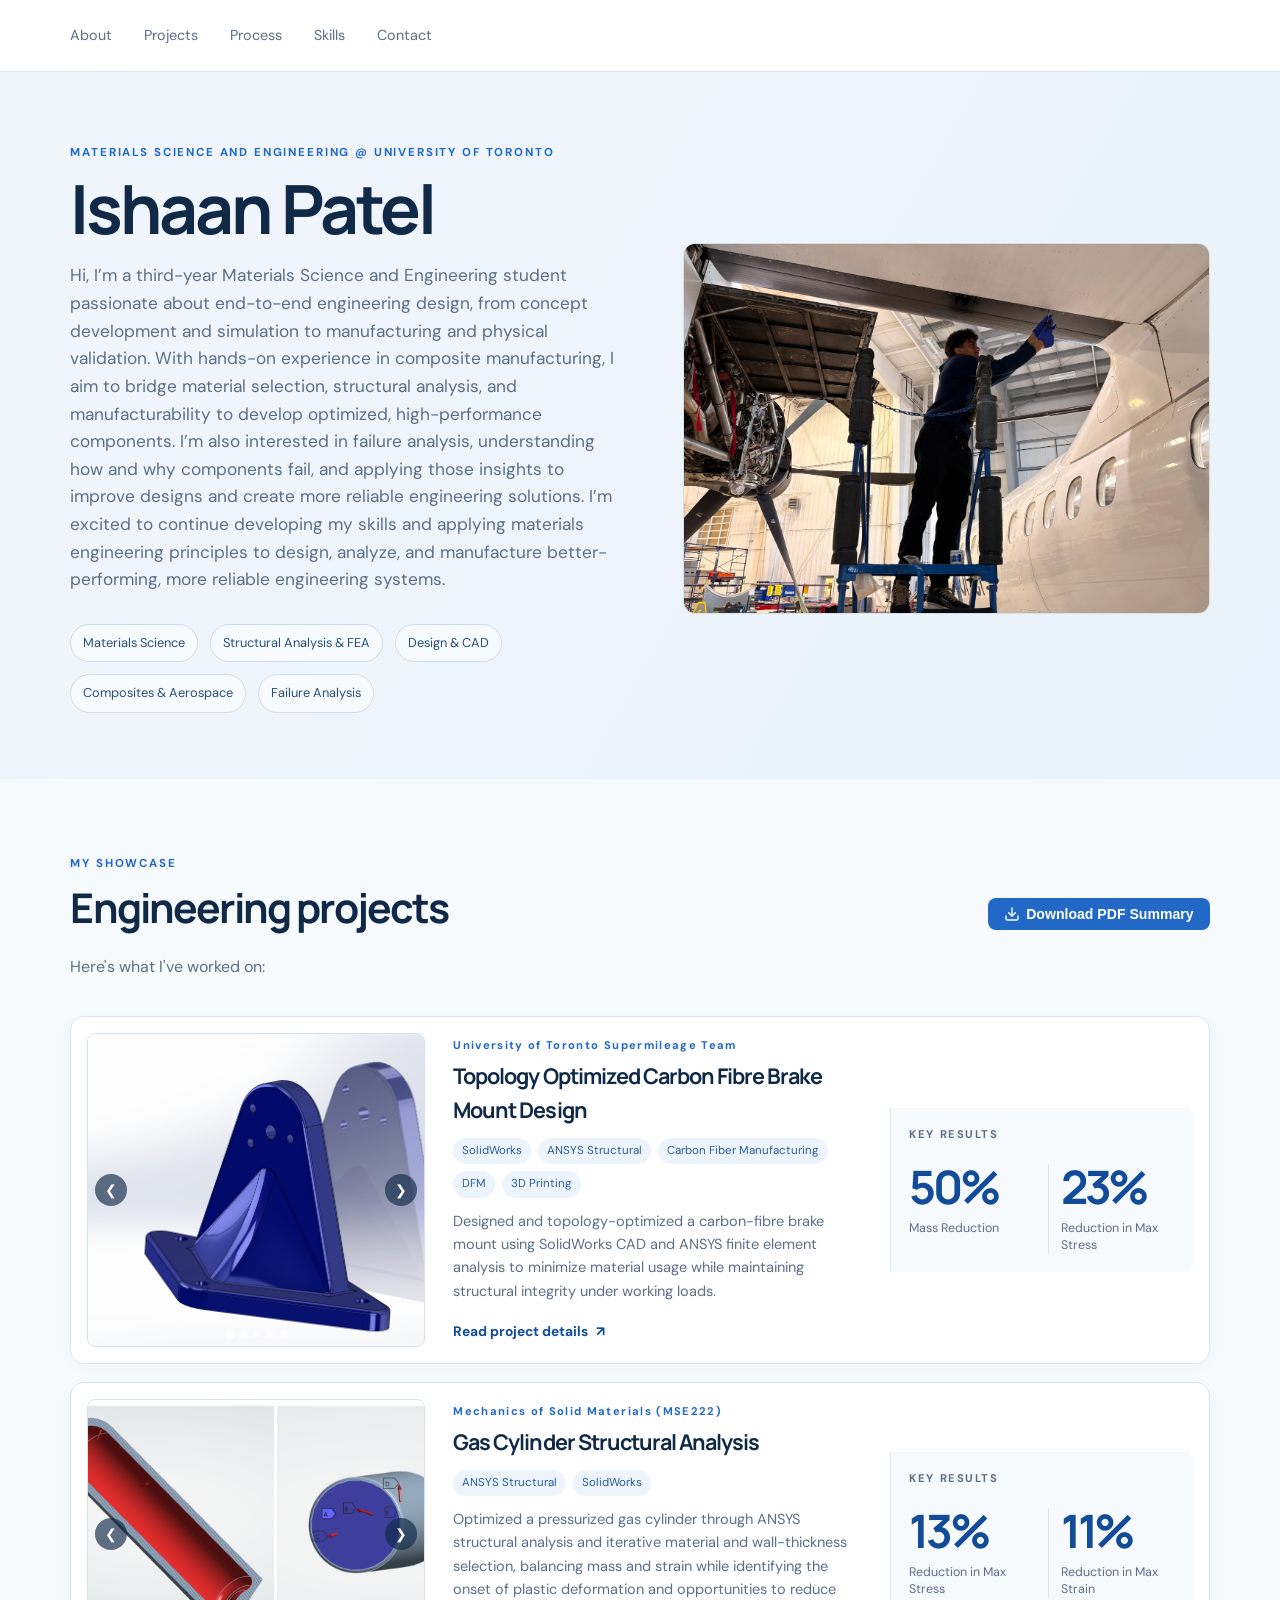
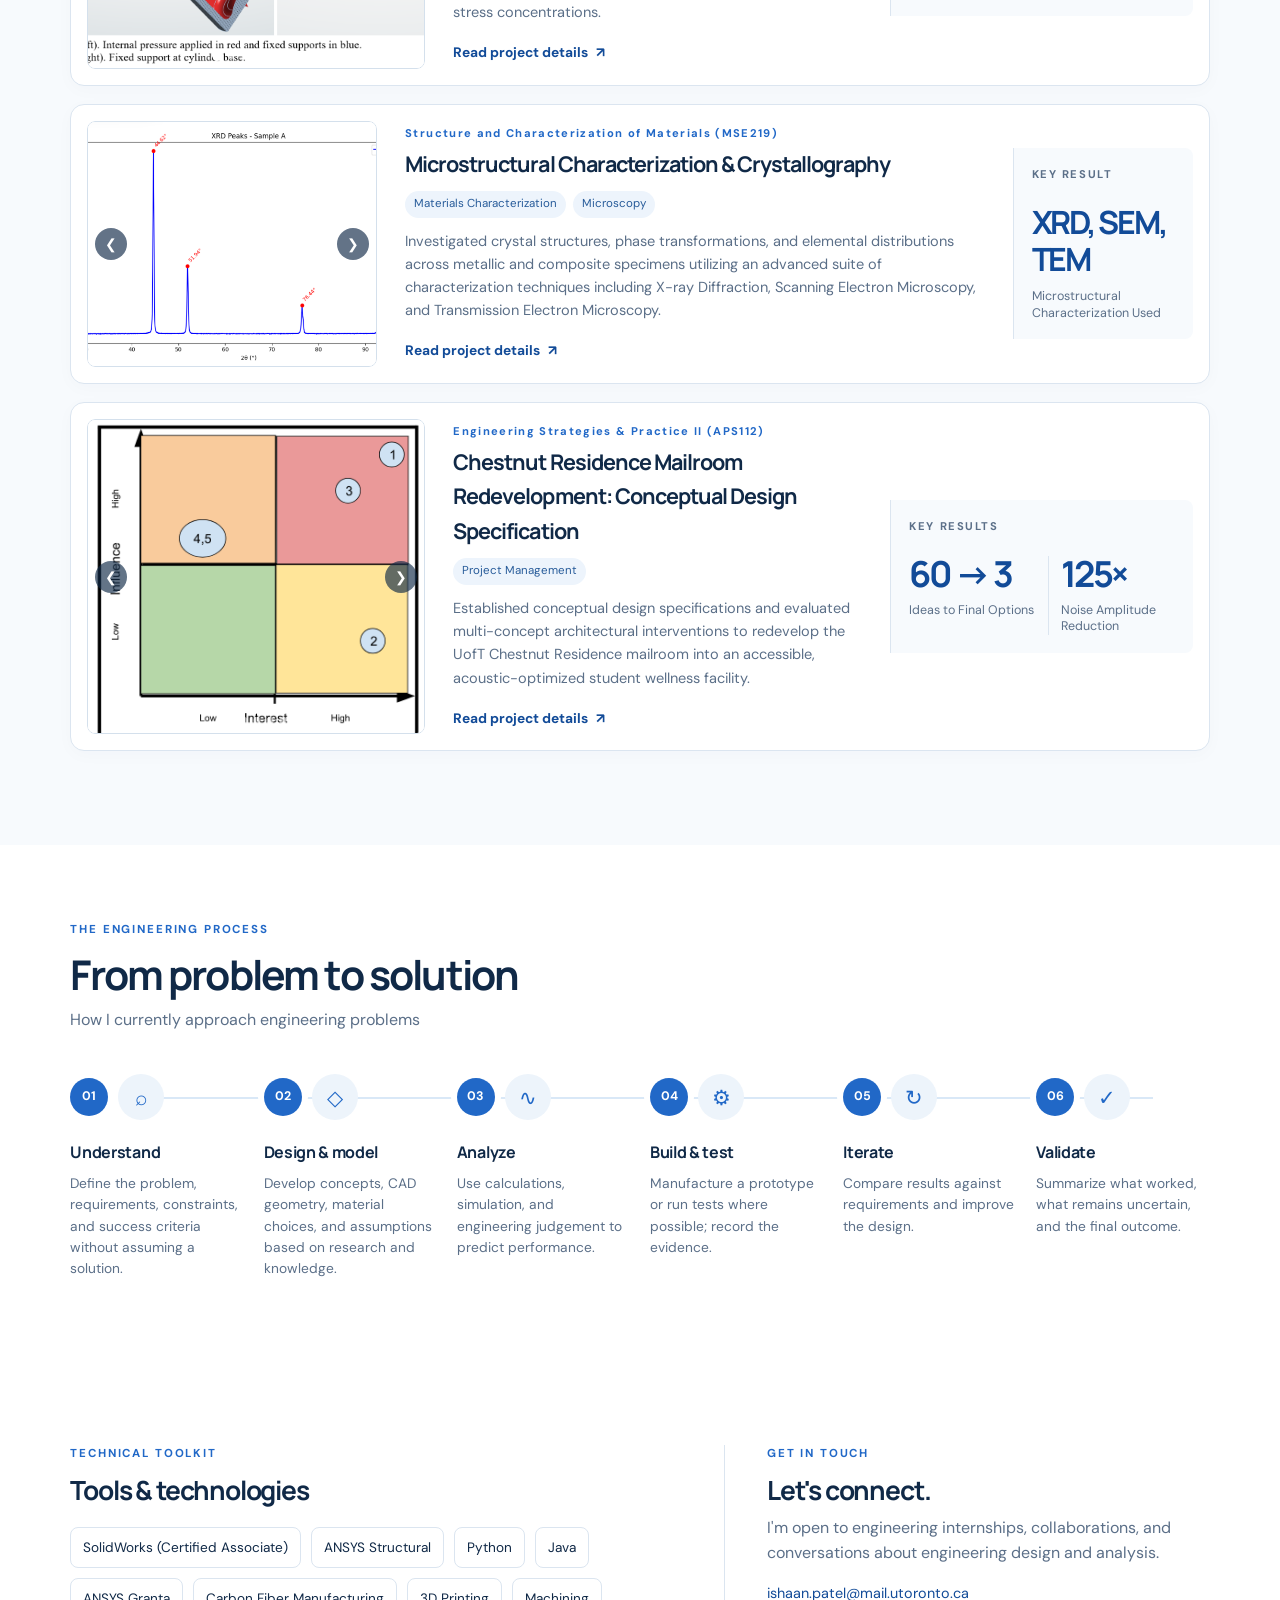
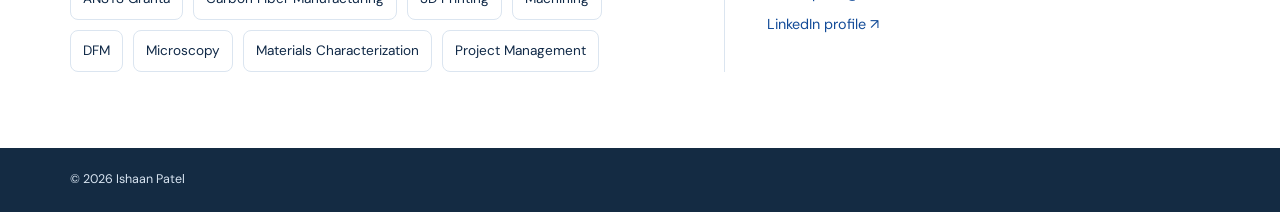
==== index.html @ da0606a6 "Update metric label for amplitude reduction" ====
<!DOCTYPE html>
<html lang="en">
<head>
  <meta charset="UTF-8">
  <meta name="viewport" content="width=device-width, initial-scale=1.0">
  <meta name="description" content="Engineering student portfolio showcasing design, simulation, manufacturing, and validation projects.">
  <title>Ishaan Patel | Engineering Portfolio</title>
  <link rel="stylesheet" href="style.css">
</head>
<body>
  <header class="site-header">
    <nav aria-label="Main navigation">
      <a href="#about">About</a>
      <a href="#projects">Projects</a>
      <a href="#process">Process</a>
      <a href="#skills">Skills</a>
      <a href="#contact">Contact</a>
    </nav>
  </header>

  <main>
    <section class="hero" id="home">
      <div class="hero-copy" id="about">
        <p class="eyebrow">Materials Science and Engineering @ University of Toronto</p>
        <h1>Ishaan Patel</h1>
        <p class="intro">
          Hi, I’m a third-year Materials Science and Engineering student passionate about end-to-end engineering design, from concept development and simulation to manufacturing and physical validation. With hands-on experience in composite manufacturing, I aim to bridge material selection, structural analysis, and manufacturability to develop optimized, high-performance components. I’m also interested in failure analysis, understanding how and why components fail, and applying those insights to improve designs and create more reliable engineering solutions. I’m excited to continue developing my skills and applying materials engineering principles to design, analyze, and manufacture better-performing, more reliable engineering systems.       
        </p>
        <div class="specialties">
          <span>Materials Science</span>
          <span>Structural Analysis &amp; FEA</span>
          <span>Design &amp; CAD</span>
          <span>Composites &amp; Aerospace</span>
          <span>Failure Analysis</span>
        </div>
      </div>
      <div class="hero-image image-frame">
        <img src="./Images/main_menu.jpeg" alt="Main Menu Photo"
             onerror="this.style.display='none'; this.parentElement.classList.add('placeholder');">
        <span class="image-placeholder">Main Menu Photo<br><small>images/hero.jpg</small></span>
      </div>
    </section>

    <section class="section projects-section" id="projects">
      <div style="display: flex; justify-content: space-between; align-items: flex-end; margin-bottom: 24px;">
        <div>
          <p class="eyebrow">My Showcase</p>
          <h2 style="margin-bottom: 0;">Engineering projects</h2>
        </div>
        <button id="downloadPdfBtn" class="pdf-download-btn">
          <svg width="16" height="16" viewBox="0 0 24 24" fill="none" stroke="currentColor" stroke-width="2" stroke-linecap="round" stroke-linejoin="round" style="margin-right: 6px;"><path d="M21 15v4a2 2 0 0 1-2 2H5a2 2 0 0 1-2-2v-4"></path><polyline points="7 10 12 15 17 10"></polyline><line x1="12" y1="15" x2="12" y2="3"></line></svg>
          Download PDF Summary
        </button>
      </div>
      <p class="section-intro">Here's what I've worked on:</p>

      <!-- PROJECT 01 -->
      <article class="project-card">
        <div class="carousel-container">
          <div class="carousel-track">
            <div class="carousel-slide active">
              <div class="project-image image-frame">
                <img src="./Images/initial_brakemount.png" alt="Initial Brake Mount" class="lightbox-trigger" onerror="this.style.display='none'; this.parentElement.classList.add('placeholder');">
                <span class="image-placeholder">Initial Brake Mount<br><small>images/project-01.jpg</small></span>
              </div>
            </div>
            <div class="carousel-slide">
              <div class="project-image image-frame">
                <img src="./Images/initial_brakemount_sim.png" alt="Initial Brake Mount Simulation" class="lightbox-trigger" onerror="this.style.display='none'; this.parentElement.classList.add('placeholder');">
                <span class="image-placeholder">FEA Stress Map<br><small>images/project-01-2.jpg</small></span>
              </div>
            </div>
            <div class="carousel-slide">
              <div class="project-image image-frame">
                <img src="./Images/topology_optimized.png" alt="Topology Optimized Design" class="lightbox-trigger" onerror="this.style.display='none'; this.parentElement.classList.add('placeholder');">
                <span class="image-placeholder">Topology Optimized<br><small>images/project-01-3.jpg</small></span>
              </div>
            </div>
            <div class="carousel-slide">
              <div class="project-image image-frame">
                <img src="./Images/final_brakemount.png" alt="Final Brake Mount" class="lightbox-trigger" onerror="this.style.display='none'; this.parentElement.classList.add('placeholder');">
                <span class="image-placeholder">Final Brake Mount<br><small>images/project-01-4.jpg</small></span>
              </div>
            </div>
            <div class="carousel-slide">
              <div class="project-image image-frame">
                <img src="./Images/final_brakemount_sim.png" alt="Final Brake Mount Simulation" class="lightbox-trigger" onerror="this.style.display='none'; this.parentElement.classList.add('placeholder');">
                <span class="image-placeholder">Final Simulation<br><small>images/project-01-5.jpg</small></span>
              </div>
            </div>
          </div>
          <button class="carousel-btn prev" aria-label="Previous Slide">❮</button>
          <button class="carousel-btn next" aria-label="Next Slide">❯</button>
          <div class="carousel-dots">
            <span class="dot active"></span>
            <span class="dot"></span>
            <span class="dot"></span>
            <span class="dot"></span>
            <span class="dot"></span>
          </div>
        </div>

        <div class="project-copy">
          <p class="project-number">University of Toronto Supermileage Team</p>
          <h3>Topology Optimized Carbon Fibre Brake Mount Design</h3>
          <div class="tags"><span>SolidWorks</span><span>ANSYS Structural</span><span>Carbon Fiber Manufacturing</span><span>DFM</span><span>3D Printing</span></div>
          <p>Designed and topology-optimized a carbon-fibre brake mount using SolidWorks CAD and ANSYS finite element analysis to minimize material usage while maintaining structural integrity under working loads.</p>
          <button class="text-link open-modal-btn" data-modal="modal-project-1">Read project details <span aria-hidden="true">↗</span></button>
        </div>
        <div class="metrics">
          <p class="metric-label">Key results</p>
          <div class="metric-grid">
            <div class="metric"><strong>50%</strong><span>Mass Reduction</span></div>
            <div class="metric"><strong>23%</strong><span>Reduction in Max Stress</span></div>
          </div>
        </div>
      </article>

      <!-- PROJECT 02 -->
      <article class="project-card">
        <div class="carousel-container">
          <div class="carousel-track">
            <div class="carousel-slide active">
              <div class="project-image image-frame">
                <img src="./Images/figure2-3.png" alt="Loads and Boundary Conditions" class="lightbox-trigger" onerror="this.style.display='none'; this.parentElement.classList.add('placeholder');">
                <span class="image-placeholder">Loads & Boundary Conditions<br><small>images/figure2-3.jpg</small></span>
              </div>
            </div>
            <div class="carousel-slide">
              <div class="project-image image-frame">
                <img src="./Images/mesh_convergence.png" alt="Mesh Convergence Verification" class="lightbox-trigger" onerror="this.style.display='none'; this.parentElement.classList.add('placeholder');">
                <span class="image-placeholder">Mesh Convergence<br><small>images/mesh_convergence.png</small></span>
              </div>
            </div>
            <div class="carousel-slide">
              <div class="project-image image-frame">
                <img src="./Images/Steel_optimized.png" alt="Preliminary Material Optimization" class="lightbox-trigger" onerror="this.style.display='none'; this.parentElement.classList.add('placeholder');">
                <span class="image-placeholder">Material Optimization<br><small>images/Steel_optimized.png</small></span>
              </div>
            </div>
            <div class="carousel-slide">
              <div class="project-image image-frame">
                <img src="./Images/reiterated_optimized.png" alt="Reiterated Optimization" class="lightbox-trigger" onerror="this.style.display='none'; this.parentElement.classList.add('placeholder');">
                <span class="image-placeholder">Reiterated Optimization<br><small>images/reiterated_optimized.png</small></span>
              </div>
            </div>
            <div class="carousel-slide">
              <div class="project-image image-frame">
                <img src="./Images/final_stress.png" alt="Final Equivalent Stress Distribution" class="lightbox-trigger" onerror="this.style.display='none'; this.parentElement.classList.add('placeholder');">
                <span class="image-placeholder">Final Equivalent Stress<br><small>images/final_stress.jpg</small></span>
              </div>
            </div>
            <div class="carousel-slide">
              <div class="project-image image-frame">
                <img src="./Images/final_strain.png" alt="Final Equivalent Strain Distribution" class="lightbox-trigger" onerror="this.style.display='none'; this.parentElement.classList.add('placeholder');">
                <span class="image-placeholder">Final Equivalent Strain<br><small>images/final_strain.jpg</small></span>
              </div>
            </div>
            <div class="carousel-slide">
              <div class="project-image image-frame">
                <img src="./Images/final__pressure.png" alt="Final Optimal Thickness & Dimensions" class="lightbox-trigger" onerror="this.style.display='none'; this.parentElement.classList.add('placeholder');">
                <span class="image-placeholder">Final Validation Dimensions<br><small>images/final__pressure.png</small></span>
              </div>
            </div>
          </div>
          <button class="carousel-btn prev" aria-label="Previous Slide">❮</button>
          <button class="carousel-btn next" aria-label="Next Slide">❯</button>
          <div class="carousel-dots">
            <span class="dot active"></span>
            <span class="dot"></span>
            <span class="dot"></span>
            <span class="dot"></span>
            <span class="dot"></span>
            <span class="dot"></span>
            <span class="dot"></span>
          </div>
        </div>

        <div class="project-copy">
          <p class="project-number">Mechanics of Solid Materials (MSE222)</p>
          <h3>Gas Cylinder Structural Analysis</h3>
          <div class="tags"><span>ANSYS Structural</span><span>SolidWorks</span></div>
          <p>Optimized a pressurized gas cylinder through ANSYS structural analysis and iterative material and wall-thickness selection, balancing mass and strain while identifying the onset of plastic deformation and opportunities to reduce stress concentrations.</p>
          <button class="text-link open-modal-btn" data-modal="modal-project-2">Read project details <span aria-hidden="true">↗</span></button>
        </div>
        <div class="metrics">
          <p class="metric-label">Key results</p>
          <div class="metric-grid">
            <div class="metric"><strong>13%</strong><span>Reduction in Max Stress</span></div>
            <div class="metric"><strong>11%</strong><span>Reduction in Max Strain</span></div>
          </div>
        </div>
      </article>

      <!-- PROJECT 04: MATERIALS CHARACTERIZATION -->
      <article class="project-card project-characterization">
        <div class="carousel-container">
          <div class="carousel-track">
            <div class="carousel-slide active">
              <div class="project-image image-frame">
                <img src="./Images/xrd-a.png" alt="X-Ray Diffraction Peak Analysis" class="lightbox-trigger" onerror="this.style.display='none'; this.parentElement.classList.add('placeholder');">
                <span class="image-placeholder">XRD Crystallography<br><small>images/xrd_sample.jpg</small></span>
              </div>
            </div>
            <div class="carousel-slide">
              <div class="project-image image-frame">
                <img src="./Images/grainsize-sem.png" alt="SEM Microstructure & Line Intercept Analysis" class="lightbox-trigger" onerror="this.style.display='none'; this.parentElement.classList.add('placeholder');">
                <span class="image-placeholder">SEM Microstructure<br><small>images/sem_micrograph.jpg</small></span>
              </div>
            </div>
            <div class="carousel-slide">
              <div class="project-image image-frame">
                <img src="./Images/peaks-tem.png" alt="TEM EDS Composition Analysis" class="lightbox-trigger" onerror="this.style.display='none'; this.parentElement.classList.add('placeholder');">
                <span class="image-placeholder">TEM / SAED Pattern<br><small>images/tem_diffraction.jpg</small></span>
              </div>
            </div>
          </div>
          <button class="carousel-btn prev" aria-label="Previous Slide">❮</button>
          <button class="carousel-btn next" aria-label="Next Slide">❯</button>
          <div class="carousel-dots">
            <span class="dot active"></span>
            <span class="dot"></span>
            <span class="dot"></span>
          </div>
        </div>

        <div class="project-copy">
          <p class="project-number">Structure and Characterization of Materials (MSE219)</p>
          <h3>Microstructural Characterization & Crystallography</h3>
          <div class="tags"><span>Materials Characterization</span><span>Microscopy</span></div>
          <p>Investigated crystal structures, phase transformations, and elemental distributions across metallic and composite specimens utilizing an advanced suite of characterization techniques including X-ray Diffraction, Scanning Electron Microscopy, and Transmission Electron Microscopy.</p>
          <button class="text-link open-modal-btn" data-modal="modal-project-4">Read project details <span aria-hidden="true">↗</span></button>
        </div>
        <div class="metrics">
          <p class="metric-label">Key result</p>
          <div class="metric-grid">
            <div class="metric"><strong style="font-size: 2rem; display: block;">XRD, SEM,<br>TEM</strong><span>Microstructural Characterization Used</span></div>
          </div>
        </div>
      </article>

      <!-- PROJECT 05: CHESTNUT WELLNESS SPACE CDS -->
      <article class="project-card project-cds">
        <div class="carousel-container">
          <div class="carousel-track">
            <div class="carousel-slide active">
              <div class="project-image image-frame">
                <img src="./Images/stakeholder.png" alt="Chestnut Wellness Space Conceptual Render" class="lightbox-trigger" onerror="this.style.display='none'; this.parentElement.classList.add('placeholder');">
                <span class="image-placeholder">Conceptual Render<br><small>images/cds_render_1.jpg</small></span>
              </div>
            </div>
            <div class="carousel-slide">
              <div class="project-image image-frame">
                <img src="./Images/sitevisit-drawing.png" alt="Morphological Chart & Concept Generation" class="lightbox-trigger" onerror="this.style.display='none'; this.parentElement.classList.add('placeholder');">
                <span class="image-placeholder">Morphological Chart<br><small>images/cds_morph_chart.jpg</small></span>
              </div>
            </div>
            <div class="carousel-slide">
              <div class="project-image image-frame">
                <img src="./Images/blackbox.png" alt="Pugh Matrix Evaluation Table" class="lightbox-trigger" onerror="this.style.display='none'; this.parentElement.classList.add('placeholder');">
                <span class="image-placeholder">Pugh Matrix Evaluation<br><small>images/cds_pugh_matrix.jpg</small></span>
              </div>
            </div>
            <div class="carousel-slide">
              <div class="project-image image-frame">
                <img src="./Images/multivote.png" alt="Pugh Matrix Evaluation Table" class="lightbox-trigger" onerror="this.style.display='none'; this.parentElement.classList.add('placeholder');">
                <span class="image-placeholder">Pugh Matrix Evaluation<br><small>images/cds_pugh_matrix.jpg</small></span>
              </div>
            </div>
            <div class="carousel-slide">
              <div class="project-image image-frame">
                <img src="./Images/pugh.png" alt="Pugh Matrix Evaluation Table" class="lightbox-trigger" onerror="this.style.display='none'; this.parentElement.classList.add('placeholder');">
                <span class="image-placeholder">Pugh Matrix Evaluation<br><small>images/cds_pugh_matrix.jpg</small></span>
              </div>
            </div>
          </div>
          <button class="carousel-btn prev" aria-label="Previous Slide">❮</button>
          <button class="carousel-btn next" aria-label="Next Slide">❯</button>
          <div class="carousel-dots">
            <span class="dot active"></span>
            <span class="dot"></span>
            <span class="dot"></span>
            <span class="dot"></span>
            <span class="dot"></span>
          </div>
        </div>

        <div class="project-copy">
          <p class="project-number">Engineering Strategies &amp; Practice II (APS112)</p>
          <h3>Chestnut Residence Mailroom Redevelopment: Conceptual Design Specification</h3>
          <div class="tags"><span>Project Management</span></div>
          <p>Established conceptual design specifications and evaluated multi-concept architectural interventions to redevelop the UofT Chestnut Residence mailroom into an accessible, acoustic-optimized student wellness facility.</p>
          <button class="text-link open-modal-btn" data-modal="modal-project-5">Read project details <span aria-hidden="true">↗</span></button>
        </div>
        <div class="metrics">
          <p class="metric-label">Key results</p>
          <div class="metric-grid">
            <div class="metric"><strong style="white-space: nowrap; font-size: clamp(1.8rem, 2.8vw, 2.8rem);">60 &rarr; 3</strong><span>Ideas to Final Options</span></div>
            <div class="metric"><strong style="white-space: nowrap; font-size: clamp(1.8rem, 2.8vw, 2.8rem);">125&times;</strong><span>Noise Amplitude Reduction</span></div>
          </div>
        </div>
      </article>
    </section>

    <!-- INLINE MODAL DIALOG FOR PROJECT 1 -->
    <dialog class="project-modal" id="modal-project-1">
      <div class="modal-content">
        <button class="modal-close-btn" aria-label="Close modal">&times;</button>
        <p class="project-number">PROJECT 01 — DETAILED REPORT</p>
        <h2>Topology Optimized Carbon Fibre Brake Mount Design</h2>
        <div class="tags"><span>SolidWorks</span><span>ANSYS Structural</span><span>Carbon Fiber Manufacturing</span><span>DFM</span><span>3D Printing</span></div>
        <hr class="modal-divider">
        
        <h3>Problem Statement</h3>
        <p>The previous year’s brake mount design exhibited excessive mass and stress concentrations under a combined 343 N per-wheel load (derived from vehicle weight distribution and braking forces). Additionally, the geometry had to strictly adhere to the manufacturing constraints of mold-based carbon-fibre forging.</p>
        
        <h3>Objective</h3>
        <p>Design and optimize a lightweight carbon-fibre brake mount that reduces overall mass and lowers maximum von Mises stress compared to the legacy design, while ensuring full compatibility with 3D-printed carbon forging mold manufacturing processes.</p>

        <h3>Visual Design Workflow</h3>
        <p>The project followed a 5-step iterative workflow from legacy baseline to final validated component:</p>
        
        <div class="workflow-grid">
          <div class="workflow-step">
            <span class="workflow-num">01</span>
            <img src="./Images/initial_brakemount.png" alt="Initial Brake Mount" class="workflow-thumb lightbox-trigger">
            <div>
              <h4>Initial Baseline CAD</h4>
              <p>Modeled baseline geometry in SolidWorks using researched low stress geometries to establish mounting interfaces and manufacturing constraints.</p>
            </div>
          </div>

          <div class="workflow-step">
            <span class="workflow-num">02</span>
            <img src="./Images/initial_brakemount_sim.png" alt="Initial Simulation" class="workflow-thumb lightbox-trigger">
            <div>
              <h4>Baseline FEA Analysis</h4>
              <p>Simulated 343 N loading conditions in ANSYS, identifying severe stress concentrations and high mass.</p>
            </div>
          </div>

          <div class="workflow-step">
            <span class="workflow-num">03</span>
            <img src="./Images/topology_optimized.png" alt="Topology Optimization" class="workflow-thumb lightbox-trigger">
            <div>
              <h4>Topology Optimization</h4>
              <p>Executed optimization algorithms to strip 50% of material from low-stress neutral axis regions.</p>
            </div>
          </div>

          <div class="workflow-step">
            <span class="workflow-num">04</span>
            <img src="./Images/final_brakemount.png" alt="Final Part" class="workflow-thumb lightbox-trigger">
            <div>
              <h4>Final Part Redesign</h4>
              <p>Refined optimized geometry for mold-based carbon-fibre forging and manufacturing constraints.</p>
            </div>
          </div>

          <div class="workflow-step">
            <span class="workflow-num">05</span>
            <img src="./Images/final_brakemount_sim.png" alt="Final Simulation" class="workflow-thumb lightbox-trigger">
            <div>
              <h4>Final Validation</h4>
              <p>Verified a 50% mass reduction and 23% lower peak stress under identical load conditions.</p>
            </div>
          </div>
        </div>

      </div>
    </dialog>

    <!-- INLINE MODAL DIALOG FOR PROJECT 2 -->
    <dialog class="project-modal" id="modal-project-2">
      <div class="modal-content">
        <button class="modal-close-btn" aria-label="Close modal">&times;</button>
        <p class="project-number">PROJECT 02 — DETAILED REPORT</p>
        <h2>Pressure Vessel Optimization & FEA Analysis</h2>
        <div class="tags"><span>ANSYS Structural</span><span>SolidWorks</span></div>
        <hr class="modal-divider">
        
        <h3>Problem Statement</h3>
        <p>Conventional pressure vessel design often relies on non-optimized wall thicknesses that introduce excessive structural weight or localized stress failures under operating pressures. The challenge lies in systematically evaluating candidate materials and fine-tuning vessel geometry to balance structural safety and weight efficiency.</p>
        
        <h3>Objective &amp; Optimization Methodology</h3>
        <p>Evaluate structural performance across varying wall thicknesses using ANSYS static structural analysis and mesh convergence verification. To systematically determine the optimal balance between weight savings and structural compliance, we employed a <strong>Mass-Strain Product Optimization Framework</strong>. By multiplying the total component mass by the peak equivalent elastic strain, this metric penalizes designs that are excessively heavy (high mass) as well as those operating too close to their deformation limits (high strain). Minimizing this combined product isolates the true global optimum where structural rigidity and weight efficiency intersect.</p>

        <h3>Visual Design Workflow</h3>
        <p>The project followed a structured 5-step engineering process from initial load setup to final validated stress-strain performance and dimensions:</p>
        
        <div class="workflow-grid">
          <div class="workflow-step">
            <span class="workflow-num">01</span>
            <img src="./Images/figure2-3.png" alt="Loads and Boundary Conditions" class="workflow-thumb lightbox-trigger">
            <div>
              <h4>Loads & Boundary Conditions</h4>
              <p>Applied 15.1685 MPa internal pressure and fixed supports at the cylinder base and top valve neck.</p>
            </div>
          </div>

          <div class="workflow-step">
            <span class="workflow-num">02</span>
            <img src="./Images/mesh_convergence.png" alt="Mesh Convergence Verification" class="workflow-thumb lightbox-trigger">
            <div>
              <h4>Mesh Convergence Verification</h4>
              <p>Conducted manual refinement on the high-stress inner face until maximum stress variance flattened to 0.0097%.</p>
            </div>
          </div>

          <!-- STEP 03 WITH CUSTOM MULTI-GRAPH COMPARISON TRIGGER -->
          <div class="workflow-step">
            <span class="workflow-num">03</span>
            <img src="./Images/Steel_optimized.png" alt="Preliminary Material Optimization" class="workflow-thumb comparison-trigger" data-comparison="material-comparison" style="cursor: pointer;" title="Click to view all 3 candidate material graphs">
            <div>
              <h4>Preliminary Material Optimization</h4>
              <p>Evaluated mass-strain product trajectories for Aluminum 6061, 304 Stainless Steel, and AISI 4130 Steel across 8–12 mm integer steps, identifying AISI 4130 as yielding the lowest minimum. <span style="display:inline-block; margin-top:4px; font-size:0.75rem; color:var(--blue); font-weight:600; cursor:pointer;" class="comparison-trigger" data-comparison="material-comparison">Click image to compare all 3 materials ↗</span></p>
            </div>
          </div>

          <div class="workflow-step">
            <span class="workflow-num">04</span>
            <img src="./Images/reiterated_optimized.png" alt="Reiterated Optimization" class="workflow-thumb lightbox-trigger">
            <div>
              <h4>Reiterated Optimization</h4>
              <p>Performed high-resolution 0.1 mm step fine-tuning on AISI 4130 Steel to isolate the true global minimum.</p>
            </div>
          </div>

          <div class="workflow-step">
            <span class="workflow-num">05</span>
            <div style="display: flex; flex-direction: column; gap: 8px; width: 120px; flex-shrink: 0;">
              <div style="display: flex; align-items: center; gap: 6px;">
                <img src="./Images/final_stress.png" alt="Stress" class="workflow-thumb lightbox-trigger" style="width: 50px; height: 35px; object-fit: cover;">
                <span style="font-size: 0.7rem; color: #555;">Stress</span>
              </div>
              <div style="display: flex; align-items: center; gap: 6px;">
                <img src="./Images/final_strain.png" alt="Strain" class="workflow-thumb lightbox-trigger" style="width: 50px; height: 35px; object-fit: cover;">
                <span style="font-size: 0.7rem; color: #555;">Strain</span>
              </div>
              <div style="display: flex; align-items: center; gap: 6px;">
                <img src="./Images/final__pressure.png" alt="Thickness" class="workflow-thumb lightbox-trigger" style="width: 50px; height: 35px; object-fit: cover;">
                <span style="font-size: 0.7rem; color: #555;">11.4 mm</span>
              </div>
            </div>
            <div>
              <h4>Final Validation & Dimensions</h4>
              <p>Established the final optimal 11.4 mm wall thickness, achieving a 13% reduction in max stress and an 11% reduction in max strain compared to original baseline dimensions, validating stress and strain distributions against yield safety limits.</p>            </div>
          </div>
        </div>

      </div>
    </dialog>

    <!-- INLINE MODAL DIALOG FOR PROJECT 3 (MATERIALS CHARACTERIZATION) -->
    <dialog class="project-modal" id="modal-project-4">
      <div class="modal-content">
        <button class="modal-close-btn" aria-label="Close modal">&times;</button>
        <p class="project-number">PROJECT 03 — DETAILED REPORT</p>
        <h2>Microstructural Characterization &amp; Crystallography</h2>
        <div class="tags"><span>Materials Characterization</span><span>Microscopy</span></div>
        <hr class="modal-divider">
        
        <h3>Scope &amp; Overview</h3>
        <p>This portfolio showcase summarizes three core laboratory investigations completed over the semester for MSE219 (Structure and Characterization of Materials). The coursework focused on evaluating structure-property relationships in metallic powders, alloys, and composite specimens through advanced characterization techniques: X-ray Diffraction (XRD) for crystal indexing and lattice parameter determination, Scanning Electron Microscopy (SEM) coupled with quantitative line-intercept methods for grain size and phase distribution analysis, and Transmission Electron Microscopy (TEM) using selected area electron diffraction (SAED) and energy-dispersive X-ray spectroscopy (EDS) to examine thermal annealing microstructures and quantify elemental mass ratios.</p>

        <h3>Laboratory Workflow &amp; Technical Breakdown</h3>
        <p>The semester coursework followed a rigorous 3-stage characterization and quantitative analysis sequence:</p>
        
        <div class="workflow-grid">
          <!-- LAB 1: XRD -->
          <div class="workflow-step">
            <span class="workflow-num">01</span>
            <img src="./Images/xrd-a.png" alt="XRD Diffraction Peak Analysis" class="workflow-thumb lightbox-trigger">
            <div>
              <h4>1. X-Ray Diffraction (XRD) &amp; Crystallography</h4>
              <p>Utilized a Rigaku MiniFlex 600 diffractometer with Cu-K&alpha; radiation. Processed raw diffraction data and generated calibrated intensity vs. 2&theta; graphs using custom Python scripts (NumPy, Matplotlib), applying Bragg's Law and structure factor calculations to index peaks from 20&deg; to 100&deg; 2&theta; and fingerprint FCC Nickel, BCC Iron, and HCP Cobalt.</p>
            </div>
          </div>

          <!-- LAB 2: SEM -->
          <div class="workflow-step">
            <span class="workflow-num">02</span>
            <img src="./Images/grainsize-sem.png" alt="SEM Microstructure & Line Intercept Analysis" class="workflow-thumb lightbox-trigger">
            <div>
              <h4>2. Scanning Electron Microscopy (SEM)</h4>
              <p>Evaluated topography and phase contrast for Cu, NiCo, and Ni-PTFE using an SU7000 SEM with Upper, PDBSE, and Lower detectors. Performed a quantitative 5-line intercept method on Copper PDBSE micrographs to calculate a mean grain size of 0.54 &mu;m.</p>
            </div>
          </div>

          <!-- LAB 3: TEM -->
          <div class="workflow-step">
            <span class="workflow-num">03</span>
            <img src="./Images/peaks-tem.png" alt="TEM EDS Composition Analysis" class="workflow-thumb lightbox-trigger">
            <div>
              <h4>3. Transmission Electron Microscopy (TEM) &amp; EDS</h4>
              <p>Investigated electrojet-polished Ni-Co thin foils annealed at 200&ndash;400&deg;C using Bright Field (BF), Dark Field (DF), and Selected Area Electron Diffraction (SAED). Acquired Energy-Dispersive X-ray Spectroscopy (EDS) spectra to document microstructural evolution to ordered single-crystal grains at 400&deg;C and applied Cliff-Lorimer quantification to determine alloy composition ratios.</p>
            </div>
          </div>
        </div>
      </div>
    </dialog>
    
    <!-- INLINE MODAL DIALOG FOR PROJECT 5 (APS112 CDS) -->
    <dialog class="project-modal" id="modal-project-5">
      <div class="modal-content">
        <button class="modal-close-btn" aria-label="Close modal">&times;</button>
        <p class="project-number">PROJECT 04 — DETAILED REPORT</p>
        <h2>Chestnut Residence Mailroom Redevelopment</h2>
        <div class="tags"><span>Project Management</span></div>
        <hr class="modal-divider">
        
        <h3>Scope &amp; Overview</h3>
        <p>This project delivered a comprehensive Conceptual Design Specification (CDS) to redevelop the underutilized Chestnut Student Residence mailroom into an accessible, multipurpose wellness space. The project established primary and secondary functions using black-box boundary modeling, mapped client and stakeholder metrics, generated 60 distinct design combinations via morphological analysis, and executed systematic feasibility, multi-voting, and Pugh Matrix decision matrix evaluations to select top conceptual designs.</p>

        <h3>Visual Design Workflow</h3>
        <p>The CDS followed a structured engineering design process from initial site investigation to final concept selection:</p>
        
        <div class="workflow-grid">
          <!-- STEP 1: PROBLEM STATEMENT & STAKEHOLDER MAPPING -->
          <div class="workflow-step">
            <span class="workflow-num">01</span>
            <div class="workflow-thumb image-frame">
              <img src="./Images/stakeholder.png" alt="Stakeholder Mapping & Requirements" class="lightbox-trigger" onerror="this.style.display='none'; this.parentElement.classList.add('placeholder');">
              <span class="image-placeholder" style="font-size: 0.65rem; padding: 4px;">Stakeholder Map<br><small>cds_stakeholder.jpg</small></span>
            </div>
            <div>
              <h4>1. Problem Definition &amp; Stakeholder Mapping</h4>
              <p>Defined project scope alongside primary client requirements (Residence Wellness Coordinator) and key stakeholders (Chestnut residents, maintenance staff, residence security). Established quantitative objectives for acoustic isolation, thermal regulation, and mood adjustable lighting.</p>
            </div>
          </div>

          <!-- STEP 2: DATA COLLECTION & SITE VISIT -->
          <div class="workflow-step">
            <span class="workflow-num">02</span>
            <div class="workflow-thumb image-frame">
              <img src="./Images/sitevisit-drawing.png" alt="Preliminary Site Drawing" class="lightbox-trigger" onerror="this.style.display='none'; this.parentElement.classList.add('placeholder');">
              <span class="image-placeholder" style="font-size: 0.65rem; padding: 4px;">Site Visit Data<br><small>cds_site_visit.jpg</small></span>
            </div>
            <div>
              <h4>2. Data Collection via Site Visit</h4>
              <p>Conducted an on-site audit of the Chestnut Residence mailroom to record spatial dimensions, existing structural obstructions, traffic bottlenecks, lighting levels, and ambient noise baselines. This primary data collection directly informed our constraints and acoustic attenuation targets.</p>
            </div>
          </div>

          <!-- STEP 3: FUNCTIONAL ANALYSIS & MORPHOLOGICAL SYNTHESIS -->
          <div class="workflow-step">
            <span class="workflow-num">03</span>
            <div class="workflow-thumb image-frame">
              <img src="./Images/blackbox.png" alt="Black Box Diagram" class="lightbox-trigger" onerror="this.style.display='none'; this.parentElement.classList.add('placeholder');">
              <span class="image-placeholder" style="font-size: 0.65rem; padding: 4px;">Morph Chart<br><small>cds_morph_chart.jpg</small></span>
            </div>
            <div>
              <h4>3. Functional Analysis &amp; Morphological Synthesis</h4>
              <p>Constructed a Functional Black Box diagram to isolate inputs and energy flows, establishing the primary function: transform underutilized mailroom space into a wellness environment. Built a comprehensive Morphological Chart spanning key secondary functions to generate 60 unique candidate design combinations.</p>
            </div>
          </div>

          <!-- STEP 4: FEASIBILITY & MULTI-VOTING FILTERING -->
          <div class="workflow-step">
            <span class="workflow-num">04</span>
            <div class="workflow-thumb image-frame">
              <img src="./Images/multivote.png" alt="Multi-Voting & Feasibility Analysis" class="lightbox-trigger" onerror="this.style.display='none'; this.parentElement.classList.add('placeholder');">
              <span class="image-placeholder" style="font-size: 0.65rem; padding: 4px;">Multi-Voting<br><small>cds_multivoting.jpg</small></span>
            </div>
            <div>
              <h4>4. Feasibility Screening &amp; Multi-Voting Filter</h4>
              <p>Subjected all 60 generated concepts to strict physical, structural, and budget constraint checks based on site visit measurements. Applied a 2-stage team multi-voting protocol to filter candidates down to top-performing options for detailed evaluation.</p>
            </div>
          </div>

          <!-- STEP 5: PUGH MATRIX & CONCEPT SELECTION -->
          <div class="workflow-step">
            <span class="workflow-num">05</span>
            <div class="workflow-thumb image-frame">
              <img src="./Images/pugh.png" alt="Pugh Matrix Decision Evaluation" class="lightbox-trigger" onerror="this.style.display='none'; this.parentElement.classList.add('placeholder');">
              <span class="image-placeholder" style="font-size: 0.65rem; padding: 4px;">Pugh Matrix<br><small>cds_pugh_matrix.jpg</small></span>
            </div>
            <div>
              <h4>5. Pugh Matrix Evaluation &amp; Final Selection</h4>
              <p>Evaluated candidate designs against established objectives using a Pugh Decision Matrix with Datum comparisons, successfully narrowing down to 3 finalized alternate design options optimized for acoustic privacy and confidentiality.</p>
            </div>
          </div>
        </div>
      </div>
    </dialog>

    <!-- LIGHTBOX MODAL FOR FULL IMAGE VIEWING -->
    <dialog class="lightbox-modal" id="imageLightbox">
      <div class="lightbox-content">
        <button class="lightbox-close" aria-label="Close full image">&times;</button>
        <img id="lightboxImg" src="" alt="Full Resolution View">
        <p id="lightboxCaption" style="margin-top: 10px; font-size: 0.85rem; color: #a5b4fc; text-align: center;"></p>
      </div>
    </dialog>

    <!-- COMPARISON LIGHTBOX MODAL FOR STEP 03 (ENLARGED GRAPHS) -->
    <dialog class="lightbox-modal" id="comparisonLightbox" style="max-width: 1050px; width: 95vw;">
      <div class="lightbox-content" style="align-items: stretch; padding: 32px;">
        <button class="lightbox-close" aria-label="Close comparison view">&times;</button>
        <h3 style="color: white; margin-bottom: 4px; font-family: Manrope, sans-serif; font-size: 1.4rem;">Preliminary Material Optimization Comparison</h3>
        <p style="color: #94a3b8; font-size: 0.9rem; margin-bottom: 24px;">Comparing mass-strain trajectories across candidate materials (8–12 mm integer increments).</p>
        
        <div style="display: grid; grid-template-columns: repeat(3, 1fr); gap: 20px;">
          <!-- Al 6061 -->
          <div style="background: #1e3a5f; border-radius: 10px; padding: 16px; text-align: center; border: 1px solid #2e517d; display: flex; flex-direction: column; justify-content: space-between;">
            <img src="./Images/Aluminum_optimize.png" alt="Aluminum 6061 Optimization" style="width: 100%; height: 210px; object-fit: contain; background: white; border-radius: 6px;">
            <p style="color: #cbd5e1; font-size: 0.95rem; font-weight: 600; margin: 14px 0 2px;">Aluminum 6061</p>
          </div>

          <!-- AISI 4130 (Highlighted as Lowest) -->
          <div style="background: #1e3a5f; border-radius: 10px; padding: 16px; text-align: center; border: 2px solid #60a5fa; box-shadow: 0 0 20px rgba(96, 165, 250, 0.4); display: flex; flex-direction: column; justify-content: space-between;">
            <div>
              <div style="background: #2563eb; color: white; font-size: 0.75rem; font-weight: 700; padding: 3px 8px; border-radius: 4px; display: inline-block; margin-bottom: 10px; text-transform: uppercase; letter-spacing: 0.05em;">Selected Material</div>
              <img src="./Images/Steel_optimized.png" alt="AISI 4130 Steel Optimization" style="width: 100%; height: 185px; object-fit: contain; background: white; border-radius: 6px;">
            </div>
            <p style="color: #60a5fa; font-size: 1rem; font-weight: 700; margin: 12px 0 2px;">AISI 4130 Steel (Lowest Mass-Strain)</p>
          </div>

          <!-- 304 Stainless Steel -->
          <div style="background: #1e3a5f; border-radius: 10px; padding: 16px; text-align: center; border: 1px solid #2e517d; display: flex; flex-direction: column; justify-content: space-between;">
            <img src="./Images/stainless_optimize.png" alt="304 Stainless Steel Optimization" style="width: 100%; height: 210px; object-fit: contain; background: white; border-radius: 6px;">
            <p style="color: #cbd5e1; font-size: 0.95rem; font-weight: 600; margin: 14px 0 2px;">304 Stainless Steel</p>
          </div>
        </div>
      </div>
    </dialog>

    <section class="section process-section" id="process">
      <p class="eyebrow">The Engineering Process</p>
      <h2>From problem to solution</h2>
      <p class="section-intro">How I currently approach engineering problems</p>
      <div class="timeline">
        <article class="timeline-step">
          <div class="step-marker"><span>01</span><b>⌕</b></div>
          <h3>Understand</h3>
          <p>Define the problem, requirements, constraints, and success criteria without assuming a solution.</p>
        </article>
        <article class="timeline-step">
          <div class="step-marker"><span>02</span><b>◇</b></div>
          <h3>Design &amp; model</h3>
          <p>Develop concepts, CAD geometry, material choices, and assumptions based on research and knowledge.</p>
        </article>
        <article class="timeline-step">
          <div class="step-marker"><span>03</span><b>∿</b></div>
          <h3>Analyze</h3>
          <p>Use calculations, simulation, and engineering judgement to predict performance.</p>
        </article>
        <article class="timeline-step">
          <div class="step-marker"><span>04</span><b>⚙</b></div>
          <h3>Build &amp; test</h3>
          <p>Manufacture a prototype or run tests where possible; record the evidence.</p>
        </article>
        <article class="timeline-step">
          <div class="step-marker"><span>05</span><b>↻</b></div>
          <h3>Iterate</h3>
          <p>Compare results against requirements and improve the design.</p>
        </article>
        <article class="timeline-step">
          <div class="step-marker"><span>06</span><b>✓</b></div>
          <h3>Validate</h3>
          <p>Summarize what worked, what remains uncertain, and the final outcome.</p>
        </article>
      </div>
    </section>

    <section class="section skills-contact">
      <div id="skills">
        <p class="eyebrow">Technical Toolkit</p>
        <h2>Tools &amp; technologies</h2>
        <div class="skill-list">
          <span>SolidWorks (Certified Associate)</span><span>ANSYS Structural</span><span>Python</span><span>Java</span>
          <span>ANSYS Granta</span><span>Carbon Fiber Manufacturing</span><span>3D Printing</span><span>Machining</span>
          <span>DFM</span><span>Microscopy</span><span>Materials Characterization</span><span>Project Management</span>
        </div>
      </div>
      <div class="contact" id="contact">
        <p class="eyebrow">Get in touch</p>
        <h2>Let's connect.</h2>
        <p>I'm open to engineering internships, collaborations, and conversations about engineering design and analysis.</p>
        <a href="mailto:ishaan.patel@mail.utoronto.ca">ishaan.patel@mail.utoronto.ca</a>
        <a href="https://linkedin.com/in/ish-pat" target="_blank" rel="noreferrer">LinkedIn profile ↗</a>      </div>
    </section>
  </main>

  <!-- DEDICATED PRINT CONTAINER FOR PDF GENERATION -->
  <div id="pdfPrintContainer">
    <!-- PAGE 1: PROJECT 1 -->
    <div class="print-page">
      <div class="print-page-content">
        <div class="header-masthead">
          <p class="doc-eyebrow">Ishaan Patel • Engineering Portfolio</p>
          <h1 class="doc-title">Detailed Project Reports &amp; Workflows</h1>
          <p class="doc-subtitle">Materials Science &amp; Engineering | University of Toronto</p>
        </div>
        <div class="project-header-block">
          <p class="project-code">Project 01 • University of Toronto Supermileage Team</p>
          <h2 class="project-title-text">Topology Optimized Carbon Fibre Brake Mount Design</h2>
          <div class="tag-container">
            <span class="tag">SolidWorks</span><span class="tag">ANSYS Structural</span><span class="tag">Carbon Fiber Manufacturing</span><span class="tag">DFM</span><span class="tag">3D Printing</span>
          </div>
        </div>
        <div class="metrics-summary-strip">
          <div class="metric-item"><div class="metric-val">50%</div><div class="metric-lbl">Mass Reduction</div></div>
          <div class="metric-item"><div class="metric-val">23%</div><div class="metric-lbl">Stress Reduction</div></div>
          <div class="metric-item"><div class="metric-val">343 N</div><div class="metric-lbl">Design Load Case</div></div>
        </div>
        <h3 class="section-heading">Visual Design Workflow</h3>
        <div class="workflow-list">
          <div class="workflow-item">
            <div class="step-num-badge">01</div>
            <div class="step-img-box"><img src="./Images/initial_brakemount.png" alt="Baseline CAD" onerror="this.style.display='none';"></div>
            <div class="step-details"><h4>Initial Baseline CAD</h4><p>Modeled baseline geometry in SolidWorks using researched low stress geometries to establish mounting interfaces and manufacturing constraints.</p></div>
          </div>
          <div class="workflow-item">
            <div class="step-num-badge">02</div>
            <div class="step-img-box"><img src="./Images/initial_brakemount_sim.png" alt="Baseline FEA" onerror="this.style.display='none';"></div>
            <div class="step-details"><h4>Baseline FEA Analysis</h4><p>Simulated 343 N loading conditions in ANSYS, identifying severe stress concentrations and high mass.</p></div>
          </div>
          <div class="workflow-item">
            <div class="step-num-badge">03</div>
            <div class="step-img-box"><img src="./Images/topology_optimized.png" alt="Topology Optimization" onerror="this.style.display='none';"></div>
            <div class="step-details"><h4>Topology Optimization</h4><p>Executed optimization algorithms to strip 50% of material from low-stress neutral axis regions.</p></div>
          </div>
          <div class="workflow-item">
            <div class="step-num-badge">04</div>
            <div class="step-img-box"><img src="./Images/final_brakemount.png" alt="Final Redesign" onerror="this.style.display='none';"></div>
            <div class="step-details"><h4>Final Part Redesign</h4><p>Refined optimized geometry for mold-based carbon-fibre forging and manufacturing constraints.</p></div>
          </div>
          <div class="workflow-item">
            <div class="step-num-badge">05</div>
            <div class="step-img-box"><img src="./Images/final_brakemount_sim.png" alt="Final Validation" onerror="this.style.display='none';"></div>
            <div class="step-details"><h4>Final Validation</h4><p>Verified a 50% mass reduction and 23% lower peak stress under identical load conditions.</p></div>
          </div>
        </div>
      </div>
      <footer class="print-page-footer"><span>Ishaan Patel • Detailed Engineering Project Reports</span><span>Page 1 of 4</span></footer>
    </div>

    <!-- PAGE 2: PROJECT 2 -->
    <div class="print-page">
      <div class="print-page-content">
        <div class="project-header-block">
          <p class="project-code">Project 02 • Mechanics of Solid Materials (MSE222)</p>
          <h2 class="project-title-text">Gas Cylinder Structural Analysis &amp; Optimization</h2>
          <div class="tag-container">
            <span class="tag">ANSYS Structural</span><span class="tag">SolidWorks</span>
          </div>
        </div>
        <div class="metrics-summary-strip">
          <div class="metric-item"><div class="metric-val">13%</div><div class="metric-lbl">Stress Reduction</div></div>
          <div class="metric-item"><div class="metric-val">11%</div><div class="metric-lbl">Strain Reduction</div></div>
          <div class="metric-item"><div class="metric-val">11.4 mm</div><div class="metric-lbl">Optimal Thickness</div></div>
        </div>
        <h3 class="section-heading">Visual Design Workflow</h3>
        <div class="workflow-list">
          <div class="workflow-item">
            <div class="step-num-badge">01</div>
            <div class="step-img-box"><img src="./Images/figure2-3.png" alt="Boundary Conditions" onerror="this.style.display='none';"></div>
            <div class="step-details"><h4>Loads &amp; Boundary Conditions</h4><p>Applied 15.1685 MPa internal pressure and fixed supports at the cylinder base and top valve neck.</p></div>
          </div>
          <div class="workflow-item">
            <div class="step-num-badge">02</div>
            <div class="step-img-box"><img src="./Images/mesh_convergence.png" alt="Mesh Convergence" onerror="this.style.display='none';"></div>
            <div class="step-details"><h4>Mesh Convergence Verification</h4><p>Conducted manual refinement on the high-stress inner face until maximum stress variance flattened to 0.0097%.</p></div>
          </div>
          <div class="workflow-item">
            <div class="step-num-badge">03</div>
            <div class="step-img-box"><img src="./Images/Steel_optimized.png" alt="Material Optimization" onerror="this.style.display='none';"></div>
            <div class="step-details"><h4>Preliminary Material Optimization</h4><p>Evaluated mass-strain product trajectories for Aluminum 6061, 304 Stainless Steel, and AISI 4130 Steel across 8–12 mm integer steps, identifying AISI 4130 as yielding the lowest minimum.</p></div>
          </div>
          <div class="workflow-item">
            <div class="step-num-badge">04</div>
            <div class="step-img-box"><img src="./Images/reiterated_optimized.png" alt="Reiterated Optimization" onerror="this.style.display='none';"></div>
            <div class="step-details"><h4>Reiterated Optimization</h4><p>Performed high-resolution 0.1 mm step fine-tuning on AISI 4130 Steel to isolate the true global minimum.</p></div>
          </div>
          <div class="workflow-item">
            <div class="step-num-badge">05</div>
            <div class="step-img-box"><img src="./Images/final_stress.png" alt="Final Validation" onerror="this.style.display='none';"></div>
            <div class="step-details"><h4>Final Validation &amp; Dimensions</h4><p>Established the final optimal 11.4 mm wall thickness, achieving a 13% reduction in max stress and an 11% reduction in max strain compared to original baseline dimensions, validating stress and strain distributions against yield safety limits.</p></div>
          </div>
        </div>
      </div>
      <footer class="print-page-footer"><span>Ishaan Patel • Detailed Engineering Project Reports</span><span>Page 2 of 4</span></footer>
    </div>

    <!-- PAGE 3: PROJECT 3 -->
    <div class="print-page">
      <div class="print-page-content">
        <div class="project-header-block">
          <p class="project-code">Project 03 • Structure &amp; Characterization of Materials (MSE219)</p>
          <h2 class="project-title-text">Microstructural Characterization &amp; Crystallography</h2>
          <div class="tag-container">
            <span class="tag">Materials Characterization</span><span class="tag">Microscopy</span>
          </div>
        </div>
        <div class="metrics-summary-strip">
          <div class="metric-item"><div class="metric-val">XRD, SEM, TEM</div><div class="metric-lbl">Microstructural Techniques</div></div>
        </div>
        <h3 class="section-heading">Laboratory Workflow &amp; Technical Breakdown</h3>
        <div class="workflow-list">
          <div class="workflow-item">
            <div class="step-num-badge">01</div>
            <div class="step-img-box"><img src="./Images/xrd-a.png" alt="XRD Analysis" onerror="this.style.display='none';"></div>
            <div class="step-details"><h4>1. X-Ray Diffraction (XRD) &amp; Crystallography</h4><p>Utilized a Rigaku MiniFlex 600 diffractometer with Cu-K&alpha; radiation. Processed raw diffraction data and generated calibrated intensity vs. 2&theta; graphs using custom Python scripts (NumPy, Matplotlib), applying Bragg's Law and structure factor calculations to index peaks from 20&deg; to 100&deg; 2&theta; and fingerprint FCC Nickel, BCC Iron, and HCP Cobalt.</p></div>
          </div>
          <div class="workflow-item">
            <div class="step-num-badge">02</div>
            <div class="step-img-box"><img src="./Images/grainsize-sem.png" alt="SEM Microstructure" onerror="this.style.display='none';"></div>
            <div class="step-details"><h4>2. Scanning Electron Microscopy (SEM)</h4><p>Evaluated topography and phase contrast for Cu, NiCo, and Ni-PTFE using an SU7000 SEM with Upper, PDBSE, and Lower detectors. Performed a quantitative 5-line intercept method on Copper PDBSE micrographs to calculate a mean grain size of 0.54 &mu;m.</p></div>
          </div>
          <div class="workflow-item">
            <div class="step-num-badge">03</div>
            <div class="step-img-box"><img src="./Images/peaks-tem.png" alt="TEM EDS Analysis" onerror="this.style.display='none';"></div>
            <div class="step-details"><h4>3. Transmission Electron Microscopy (TEM) &amp; EDS</h4><p>Investigated electrojet-polished Ni-Co thin foils annealed at 200&ndash;400&deg;C using Bright Field (BF), Dark Field (DF), and Selected Area Electron Diffraction (SAED). Acquired Energy-Dispersive X-ray Spectroscopy (EDS) spectra to document microstructural evolution to ordered single-crystal grains at 400&deg;C and applied Cliff-Lorimer quantification to determine alloy composition ratios.</p></div>
          </div>
        </div>
      </div>
      <footer class="print-page-footer"><span>Ishaan Patel • Detailed Engineering Project Reports</span><span>Page 3 of 4</span></footer>
    </div>

    <!-- PAGE 4: PROJECT 5 -->
    <div class="print-page">
      <div class="print-page-content">
        <div class="project-header-block">
          <p class="project-code">Project 04 • Engineering Strategies &amp; Practice II (APS112)</p>
          <h2 class="project-title-text">Chestnut Residence Mailroom Redevelopment</h2>
          <div class="tag-container">
            <span class="tag">Project Management</span>
          </div>
        </div>
        <div class="metrics-summary-strip">
          <div class="metric-item"><div class="metric-val">60 &rarr; 3</div><div class="metric-lbl">Ideas to Final Options</div></div>
          <div class="metric-item"><div class="metric-val">125&times;</div><div class="metric-lbl">Amplitude Reduction</div></div>
        </div>
        <h3 class="section-heading">Visual Design Workflow</h3>
        <div class="workflow-list">
          <div class="workflow-item">
            <div class="step-num-badge">01</div>
            <div class="step-img-box"><img src="./Images/stakeholder.png" alt="Stakeholder Mapping" onerror="this.style.display='none';"></div>
            <div class="step-details"><h4>1. Problem Definition &amp; Stakeholder Mapping</h4><p>Defined project scope alongside primary client requirements (Residence Wellness Coordinator) and key stakeholders (Chestnut residents, maintenance staff, residence security). Established quantitative objectives for acoustic isolation, thermal regulation, and mood adjustable lighting.</p></div>
          </div>
          <div class="workflow-item">
            <div class="step-num-badge">02</div>
            <div class="step-img-box"><img src="./Images/sitevisit-drawing.png" alt="Site Visit Audit" onerror="this.style.display='none';"></div>
            <div class="step-details"><h4>2. Data Collection via Site Visit</h4><p>Conducted an on-site audit of the Chestnut Residence mailroom to record spatial dimensions, existing structural obstructions, traffic bottlenecks, lighting levels, and ambient noise baselines. This primary data collection directly informed our constraints and acoustic attenuation targets.</p></div>
          </div>
          <div class="workflow-item">
            <div class="step-num-badge">03</div>
            <div class="step-img-box"><img src="./Images/blackbox.png" alt="Concept Generation" onerror="this.style.display='none';"></div>
            <div class="step-details"><h4>3. Functional Analysis &amp; Morphological Synthesis</h4><p>Constructed a Functional Black Box diagram to isolate inputs and energy flows, establishing the primary function: transform underutilized mailroom space into a wellness environment. Built a comprehensive Morphological Chart spanning key secondary functions to generate 60 unique candidate design combinations.</p></div>
          </div>
          <div class="workflow-item">
            <div class="step-num-badge">04</div>
            <div class="step-img-box"><img src="./Images/multivote.png" alt="Feasibility Screening" onerror="this.style.display='none';"></div>
            <div class="step-details"><h4>4. Feasibility Screening &amp; Multi-Voting Filter</h4><p>Subjected all 60 generated concepts to strict physical, structural, and budget constraint checks based on site visit measurements. Applied a 2-stage team multi-voting protocol to filter candidates down to top-performing options for detailed evaluation.</p></div>
          </div>
          <div class="workflow-item">
            <div class="step-num-badge">05</div>
            <div class="step-img-box"><img src="./Images/pugh.png" alt="Pugh Matrix Selection" onerror="this.style.display='none';"></div>
            <div class="step-details"><h4>5. Pugh Matrix Evaluation &amp; Final Selection</h4><p>Evaluated candidate designs against established objectives using a Pugh Decision Matrix with Datum comparisons, successfully narrowing down to 3 finalized alternate design options optimized for acoustic privacy and confidentiality.</p></div>
          </div>
        </div>
      </div>
      <footer class="print-page-footer"><span>Ishaan Patel • Detailed Engineering Project Reports</span><span>Page 4 of 4</span></footer>
    </div>
  </div>

  <footer>
    <span>© <span id="year"></span> Ishaan Patel</span>
  </footer>

  <script>
    document.getElementById("year").textContent = new Date().getFullYear();

    // --- PDF DOWNLOAD FUNCTIONALITY ---
    document.getElementById("downloadPdfBtn").addEventListener("click", () => {
      window.print();
    });

    // --- CAROUSEL FUNCTIONALITY ---
    document.querySelectorAll('.carousel-container').forEach(carousel => {
      const slides = carousel.querySelectorAll('.carousel-slide');
      const dots = carousel.querySelectorAll('.dot');
      const prevBtn = carousel.querySelector('.carousel-btn.prev');
      const nextBtn = carousel.querySelector('.carousel-btn.next');
      let currentIndex = 0;

      function updateCarousel(index) {
        slides.forEach((slide, i) => {
          slide.classList.toggle('active', i === index);
        });
        dots.forEach((dot, i) => {
          dot.classList.toggle('active', i === index);
        });
        currentIndex = index;
      }

      if (prevBtn && nextBtn) {
        prevBtn.addEventListener('click', (e) => {
          e.preventDefault();
          let nextIndex = (currentIndex - 1 + slides.length) % slides.length;
          updateCarousel(nextIndex);
        });

        nextBtn.addEventListener('click', (e) => {
          e.preventDefault();
          let nextIndex = (currentIndex + 1) % slides.length;
          updateCarousel(nextIndex);
        });
      }

      dots.forEach((dot, index) => {
        dot.addEventListener('click', () => updateCarousel(index));
      });
    });

    // --- LIGHTBOX IMAGE POPUP FUNCTIONALITY ---
    const lightbox = document.getElementById('imageLightbox');
    const lightboxImg = document.getElementById('lightboxImg');
    const lightboxCaption = document.getElementById('lightboxCaption');
    const lightboxClose = document.querySelector('.lightbox-close');

    document.querySelectorAll('.lightbox-trigger').forEach(img => {
      img.addEventListener('click', () => {
        lightboxImg.src = img.src;
        lightboxCaption.textContent = img.alt || '';
        lightbox.showModal();
      });
    });

    // --- COMPARISON LIGHTBOX FOR STEP 03 ---
    const comparisonLightbox = document.getElementById('comparisonLightbox');
    document.querySelectorAll('.comparison-trigger').forEach(el => {
      el.addEventListener('click', (e) => {
        e.stopPropagation();
        comparisonLightbox.showModal();
      });
    });

    comparisonLightbox.querySelector('.lightbox-close').addEventListener('click', () => comparisonLightbox.close());
    comparisonLightbox.addEventListener('click', (e) => {
      const bounds = comparisonLightbox.getBoundingClientRect();
      if (e.clientX < bounds.left || e.clientX > bounds.right || e.clientY < bounds.top || e.clientY > bounds.bottom) {
        comparisonLightbox.close();
      }
    });

    lightboxClose.addEventListener('click', () => lightbox.close());

    lightbox.addEventListener('click', (e) => {
      const bounds = lightbox.getBoundingClientRect();
      if (e.clientX < bounds.left || e.clientX > bounds.right || e.clientY < bounds.top || e.clientY > bounds.bottom) {
        lightbox.close();
      }
    });

    // --- INLINE MODAL DETAILS FUNCTIONALITY ---
    const openBtns = document.querySelectorAll('.open-modal-btn');
    const closeBtns = document.querySelectorAll('.modal-close-btn');

    openBtns.forEach(btn => {
      btn.addEventListener('click', (e) => {
        e.preventDefault();
        const modalId = btn.getAttribute('data-modal');
        const modal = document.getElementById(modalId);
        if (modal) {
          modal.showModal();
        }
      });
    });

    closeBtns.forEach(btn => {
      btn.addEventListener('click', () => {
        const modal = btn.closest('dialog');
        if (modal) {
          modal.close();
        }
      });
    });

    document.querySelectorAll('.project-modal').forEach(modal => {
      modal.addEventListener('click', (e) => {
        const dialogBounds = modal.getBoundingClientRect();
        if (e.clientX < dialogBounds.left || e.clientX > dialogBounds.right || e.clientY < dialogBounds.top || e.clientY > dialogBounds.bottom) {
          modal.close();
        }
      });
    });
  </script>
</body>
</html>
---- style.css ----
@import url('https://fonts.googleapis.com/css2?family=DM+Sans:wght@400;500;600;700&family=Manrope:wght@400;500;600;700;800&display=swap');

:root {
  --ink: #102947;
  --muted: #5b6f88;
  --blue: #2168c7;
  --blue-dark: #124b98;
  --pale: #edf4fb;
  --line: #dbe5f0;
  --paper: #ffffff;
  --soft: #f7fafd;
  --shadow: 0 12px 36px rgba(16, 41, 71, 0.06);
}

* { box-sizing: border-box; }
html { scroll-behavior: smooth; scroll-padding-top: 86px; }
body {
  margin: 0;
  color: var(--ink);
  background: var(--paper);
  font-family: "DM Sans", sans-serif;
  line-height: 1.6;
}
a { color: inherit; }
.site-header {
  min-height: 72px;
  padding: 0 max(5.5vw, 22px);
  display: flex;
  align-items: center;
  justify-content: space-between;
  gap: 24px;
  background: rgba(255,255,255,.95);
  border-bottom: 1px solid var(--line);
}
.wordmark {
  font-family: Manrope, sans-serif;
  font-weight: 800;
  font-size: 1.08rem;
  text-decoration: none;
  letter-spacing: -.03em;
}
nav { display: flex; gap: clamp(14px, 2.5vw, 34px); flex-wrap: wrap; }
nav a { text-decoration: none; color: var(--muted); font-size: .9rem; }
nav a:hover, .text-link:hover { color: var(--blue); }
.hero {
  display: grid;
  grid-template-columns: 1.02fr .98fr;
  gap: clamp(32px, 5vw, 76px);
  align-items: center;
  padding: 72px max(5.5vw, 22px) 66px;
  background: linear-gradient(120deg, #f1f6fb 0%, #e9f2fa 100%);
}
.hero-copy { max-width: 660px; }
.eyebrow {
  margin: 0 0 12px;
  color: var(--blue);
  font-size: .72rem;
  font-weight: 700;
  letter-spacing: .16em;
  text-transform: uppercase;
}
h1, h2, h3, p { margin-top: 0; }
h1, h2, h3 { font-family: Manrope, sans-serif; letter-spacing: -.045em; }
h1 { max-width: 700px; margin-bottom: 18px; font-size: clamp(2.5rem, 5.3vw, 4.7rem); line-height: 1.03; }
.intro { max-width: 590px; color: var(--muted); font-size: 1.08rem; }
.specialties { display: flex; flex-wrap: wrap; gap: 12px; margin-top: 30px; }
.specialties span {
  padding: 8px 12px;
  border: 1px solid #cddceb;
  border-radius: 999px;
  background: rgba(255,255,255,.6);
  color: #294e77;
  font-size: .8rem;
}

/* IMAGE FRAMES & CENTERING */
.image-frame {
  position: relative;
  overflow: hidden;
  display: grid;
  place-items: center;
  background: #dce7f1;
  border: 1px solid #d4e0ec;
  border-radius: 12px;
}
.image-frame img { 
  width: 100%; 
  height: 100%; 
  object-fit: cover; 
  object-position: center;
  display: block; 
  cursor: pointer;
  transition: transform 0.2s ease;
}
.image-frame img:hover {
  transform: scale(1.02);
}
.hero-image { min-height: 340px; aspect-ratio: 1.42 / 1; }
.image-placeholder {
  display: none;
  padding: 24px;
  color: #496582;
  text-align: center;
  font-weight: 600;
}
.image-placeholder small { font-weight: 400; opacity: .8; }
.image-frame.placeholder .image-placeholder { display: block; }

.section { padding: 76px max(5.5vw, 22px); }
.section h2 { margin-bottom: 10px; font-size: clamp(2rem, 3.2vw, 3rem); line-height: 1.1; }
.section-intro { max-width: 740px; margin-bottom: 36px; color: var(--muted); }
.process-section { background: white; }
.timeline {
  display: grid;
  grid-template-columns: repeat(6, minmax(0, 1fr));
  gap: 20px;
  position: relative;
  margin-top: 42px;
}
.timeline::before {
  content: "";
  position: absolute;
  top: 23px;
  left: 5%;
  right: 5%;
  height: 2px;
  background: #d9e8f7;
}
.timeline-step { position: relative; z-index: 1; }
.step-marker { display: flex; align-items: center; gap: 10px; margin-bottom: 20px; }
.step-marker span {
  width: 38px; height: 38px; display: grid; place-items: center;
  border-radius: 50%; background: var(--blue); color: white; font-weight: 700; font-size: .78rem;
  box-shadow: 0 0 0 6px white;
}
.step-marker b {
  width: 46px; height: 46px; display: grid; place-items: center; border-radius: 50%;
  background: var(--pale); color: var(--blue); font-size: 1.3rem; font-weight: 500;
}
.timeline-step h3 { margin-bottom: 7px; font-size: 1rem; letter-spacing: -.02em; }
.timeline-step p { color: var(--muted); font-size: .86rem; line-height: 1.55; }

/* PROJECTS SECTION & 3-COLUMN COMPACT CARD LAYOUT */
.projects-section { background: var(--soft); }
.project-card {
  display: grid;
  grid-template-columns: minmax(220px, .95fr) minmax(240px, 1.15fr) minmax(200px, .85fr);
  gap: 28px;
  align-items: stretch;
  padding: 16px;
  margin: 18px 0;
  background: white;
  border: 1px solid var(--line);
  border-radius: 14px;
  box-shadow: 0 4px 18px rgba(16,41,71,.025);
}

/* Custom layout modifier for single-metric project cards */
.project-card.project-characterization {
  grid-template-columns: 1fr 2fr 180px; /* Carousel | Expanded Text | Compact Results Box */
}

/* Ensure single metric content stays centered and clear */
.project-card.project-characterization .metric-grid {
  grid-template-columns: 1fr; /* Single column layout inside the results box */
}

.project-card.project-characterization .metrics .metric strong {
  font-size: 2rem;
  line-height: 1.15;
  white-space: nowrap; /* Keeps XRD, SEM, TEM cleanly formatted */
}

/* CAROUSEL STYLES & ORIGINAL COMPACT SIZING */
.carousel-container {
  position: relative;
  width: 100%;
  border-radius: 8px;
  overflow: hidden;
}
.carousel-track {
  position: relative;
  width: 100%;
  height: 100%;
}
.carousel-slide {
  display: none;
  width: 100%;
  height: 100%;
}
.carousel-slide.active {
  display: block;
}
.project-image { 
  min-height: 205px;
  aspect-ratio: 1.35 / 1;
  border-radius: 8px; 
  width: 100%; 
  height: 100%; 
}

.carousel-btn {
  position: absolute;
  top: 50%;
  transform: translateY(-50%);
  background: rgba(16, 41, 71, 0.65);
  color: white;
  border: none;
  width: 32px;
  height: 32px;
  border-radius: 50%;
  cursor: pointer;
  display: grid;
  place-items: center;
  font-size: 0.9rem;
  transition: background 0.2s ease;
  z-index: 2;
}
.carousel-btn:hover { background: var(--blue); }
.carousel-btn.prev { left: 8px; }
.carousel-btn.next { right: 8px; }

.carousel-dots {
  position: absolute;
  bottom: 8px;
  left: 50%;
  transform: translateX(-50%);
  display: flex;
  gap: 6px;
  z-index: 2;
}
.dot {
  width: 7px;
  height: 7px;
  border-radius: 50%;
  background: rgba(255, 255, 255, 0.5);
  cursor: pointer;
  transition: background 0.2s ease;
}
.dot.active {
  background: white;
  width: 9px;
  height: 9px;
}

/* BUTTON AS LINK */
button.text-link {
  background: none;
  border: none;
  padding: 0;
  cursor: pointer;
  font-family: inherit;
}

/* LIGHTBOX MODAL (FOR FULL IMAGE VIEW) */
.lightbox-modal {
  border: none;
  border-radius: 12px;
  padding: 0;
  max-width: 90vw;
  max-height: 90vh;
  background: #102947;
  box-shadow: 0 25px 50px rgba(0, 0, 0, 0.5);
}
.lightbox-modal::backdrop {
  background: rgba(16, 41, 71, 0.8);
  backdrop-filter: blur(4px);
}
.lightbox-content {
  padding: 24px;
  position: relative;
  display: flex;
  flex-direction: column;
  align-items: center;
}
.lightbox-content img {
  max-width: 85vw;
  max-height: 75vh;
  object-fit: contain;
  border-radius: 6px;
  display: block;
}
.lightbox-close {
  position: absolute;
  top: 10px;
  right: 15px;
  background: none;
  border: none;
  font-size: 2rem;
  color: white;
  cursor: pointer;
  line-height: 1;
}
.lightbox-close:hover { color: #93c5fd; }

/* DETAIL MODAL STYLES */
.project-modal {
  border: none;
  border-radius: 14px;
  padding: 0;
  max-width: 760px;
  width: 90vw;
  box-shadow: 0 20px 40px rgba(16, 41, 71, 0.25);
  background: var(--paper);
}
.project-modal::backdrop {
  background: rgba(16, 41, 71, 0.5);
  backdrop-filter: blur(3px);
}
.modal-content {
  padding: 32px;
  position: relative;
}
.modal-close-btn {
  position: absolute;
  top: 16px;
  right: 18px;
  background: none;
  border: none;
  font-size: 1.8rem;
  color: var(--muted);
  cursor: pointer;
  line-height: 1;
}
.modal-close-btn:hover { color: var(--ink); }
.modal-divider {
  border: 0;
  height: 1px;
  background: var(--line);
  margin: 20px 0;
}
.modal-content h3 {
  margin-top: 18px;
  margin-bottom: 8px;
  font-size: 1.1rem;
}
.modal-content ul {
  padding-left: 20px;
  margin-bottom: 16px;
  color: var(--muted);
}
.modal-content ul li {
  margin-bottom: 6px;
}

/* WORKFLOW STEP STYLING INSIDE MODALS */
.workflow-grid {
  display: flex;
  flex-direction: column;
  gap: 16px;
  margin-top: 16px;
}

.workflow-step {
  display: grid;
  grid-template-columns: 36px 90px 1fr;
  gap: 16px;
  align-items: center;
  padding: 12px;
  background: var(--soft);
  border: 1px solid var(--line);
  border-radius: 8px;
}

.workflow-num {
  font-family: Manrope, sans-serif;
  font-weight: 700;
  font-size: 0.85rem;
  color: var(--blue);
  text-align: center;
}

.workflow-thumb {
  width: 90px;
  height: 65px;
  object-fit: cover;
  object-position: center;
  border-radius: 6px;
  border: 1px solid var(--line);
  background: #dce7f1;
  cursor: pointer;
  transition: transform 0.2s ease;
}

.workflow-thumb:hover {
  transform: scale(1.03);
}

.workflow-step h4 {
  margin: 0 0 4px 0;
  font-size: 0.95rem;
  font-family: Manrope, sans-serif;
  color: var(--ink);
}

.workflow-step p {
  margin: 0;
  font-size: 0.82rem;
  color: var(--muted);
  line-height: 1.4;
}

.project-copy { padding: 4px 0; align-self: center; }
.project-number { margin-bottom: 4px; color: var(--blue); font-size: .7rem; font-weight: 700; letter-spacing: .12em; }
.project-copy h3 { margin-bottom: 10px; font-size: 1.35rem; }
.project-copy > p:not(.project-number) { color: var(--muted); font-size: .91rem; }
.tags { display: flex; flex-wrap: wrap; gap: 7px; margin-bottom: 12px; }
.tags span { padding: 4px 9px; border-radius: 999px; background: #edf4fc; color: #285c9a; font-size: .72rem; }
.text-link { display: inline-flex; gap: 8px; color: var(--blue-dark); font-weight: 700; font-size: .86rem; text-decoration: none; }
.metrics {
  align-self: center;
  padding: 18px;
  border-left: 1px solid var(--line);
  background: #f7fafd;
  border-radius: 0 8px 8px 0;
}
.metric-label { margin-bottom: 20px; color: var(--muted); font-size: .7rem; font-weight: 700; letter-spacing: .14em; text-transform: uppercase; }
.metric-grid { display: grid; grid-template-columns: 1fr 1fr; gap: 12px; }
.metric { min-width: 0; }
.metric + .metric { padding-left: 12px; border-left: 1px solid var(--line); }
.metric strong { display: block; color: var(--blue-dark); font-family: Manrope, sans-serif; font-size: clamp(2.2rem, 3.6vw, 3.6rem); line-height: 1; letter-spacing: -.07em; overflow-wrap: anywhere; }
.metric span { display: block; margin-top: 10px; color: var(--muted); font-size: .78rem; line-height: 1.35; }

.skills-contact {
  display: grid;
  grid-template-columns: 1.1fr .9fr;
  gap: 60px;
  background: white;
}
.skills-contact h2 { font-size: 1.65rem; }
.skill-list { display: flex; flex-wrap: wrap; gap: 10px; margin-top: 22px; }
.skill-list span { padding: 9px 12px; border: 1px solid var(--line); border-radius: 8px; font-size: .85rem; }
.contact { padding-left: 42px; border-left: 1px solid var(--line); }
.contact p:not(.eyebrow) { color: var(--muted); }
.contact a { display: block; width: fit-content; margin-top: 8px; color: var(--blue-dark); font-size: .9rem; text-decoration: none; }

footer {
  display: flex; justify-content: space-between; gap: 20px;
  padding: 22px max(5.5vw, 22px);
  color: #d9e5f2; background: #142b43; font-size: .78rem;
}

@media (max-width: 1050px) {
  .timeline { grid-template-columns: repeat(3, minmax(0, 1fr)); row-gap: 18px; }
  .timeline::before { display: none; }
  .project-card { grid-template-columns: minmax(190px, .85fr) 1.15fr; }
  .metrics { grid-column: 1 / -1; border-left: 0; border-radius: 8px; }
  .metric-grid { max-width: 480px; }
}

@media (max-width: 720px) {
  .site-header { align-items: flex-start; flex-direction: column; padding-top: 18px; padding-bottom: 18px; }
  nav { gap: 10px 18px; }
  .hero { grid-template-columns: 1fr; padding-top: 52px; }
  .hero-image { min-height: 230px; }
  .section { padding-top: 54px; padding-bottom: 54px; }
  .timeline { grid-template-columns: repeat(2, minmax(0, 1fr)); }
  .project-card { grid-template-columns: 1fr; gap: 18px; padding: 13px; }
  .project-image { min-height: 220px; }
  .metrics { grid-column: auto; }
  .workflow-step { grid-template-columns: 28px 70px 1fr; gap: 10px; }
  .workflow-thumb { width: 70px; height: 50px; }
  .skills-contact { grid-template-columns: 1fr; gap: 38px; }
  .contact { padding-left: 0; padding-top: 32px; border-left: 0; border-top: 1px solid var(--line); }
  footer { flex-direction: column; gap: 5px; }
}

@media (max-width: 420px) {
  .timeline { grid-template-columns: 1fr; }
  .timeline-step { display: grid; grid-template-columns: 54px 1fr; column-gap: 12px; }
  .step-marker { grid-row: span 2; align-items: flex-start; }
  .step-marker b { display: none; }
  .step-marker span { box-shadow: none; }
}

/* --- PDF DOWNLOAD / PRINT STYLESHEET --- */
.pdf-download-btn {
  display: inline-flex;
  align-items: center;
  padding: 8px 16px;
  background: var(--blue);
  color: white;
  border: none;
  border-radius: 8px;
  font-weight: 600;
  font-size: 0.88rem;
  cursor: pointer;
  transition: background 0.2s ease;
}
.pdf-download-btn:hover {
  background: var(--blue-dark);
}

/* --- PRINT STYLING FIX FOR PDF EXPORT --- */
#pdfPrintContainer {
  display: none;
}

@media print {
  /* Hide website UI elements */
  .site-header, nav, .hero, .projects-section, .process-section, .skills-contact, footer, .lightbox-modal, dialog, .pdf-download-btn {
    display: none !important;
  }

  /* Show the dedicated print document */
  #pdfPrintContainer {
    display: block !important;
  }

  body {
    background: white !important;
    color: #102947 !important;
    padding: 0 !important;
    margin: 0 !important;
  }

  @page {
    margin: 0;
    size: A4 portrait;
  }

  .print-page {
    width: 210mm;
    height: 297mm;
    padding: 15mm 15mm 10mm 15mm;
    background-color: #ffffff;
    display: flex;
    flex-direction: column;
    justify-content: space-between;
    box-sizing: border-box;
    page-break-after: always;
    break-after: page;
  }

  .print-page-content {
    flex: 1;
  }

  .header-masthead {
    border-bottom: 2px solid #2168c7;
    padding-bottom: 8px;
    margin-bottom: 12px;
  }
  .doc-eyebrow {
    font-size: 8pt;
    font-weight: 700;
    color: #2168c7;
    text-transform: uppercase;
    letter-spacing: 0.1em;
    margin: 0 0 2px 0;
  }
  .doc-title {
    font-size: 16pt;
    font-weight: 800;
    color: #102947;
    margin: 0 0 2px 0;
  }
  .doc-subtitle {
    font-size: 8.5pt;
    color: #5b6f88;
    margin: 0;
  }

  .project-header-block {
    background: #f7fafd;
    border: 1px solid #dbe5f0;
    border-left: 4px solid #2168c7;
    padding: 8px 12px;
    border-radius: 6px;
    margin-bottom: 8px;
  }
  .project-code {
    font-size: 7.5pt;
    font-weight: 700;
    color: #2168c7;
    letter-spacing: 0.08em;
    text-transform: uppercase;
    margin: 0 0 2px 0;
  }
  .project-title-text {
    font-size: 11pt;
    font-weight: 700;
    color: #102947;
    margin: 0 0 4px 0;
  }
  .tag-container {
    display: flex;
    flex-wrap: wrap;
    gap: 4px;
  }
  .tag {
    padding: 1px 6px;
    background: #edf4fb;
    color: #124b98;
    border-radius: 10px;
    font-size: 7pt;
    font-weight: 600;
  }

  .section-heading {
    font-size: 9.5pt;
    font-weight: 700;
    color: #102947;
    border-bottom: 1px solid #dbe5f0;
    padding-bottom: 3px;
    margin: 8px 0 6px 0;
  }

  .metrics-summary-strip {
    display: flex;
    gap: 8px;
    margin: 6px 0;
    background: #f1f6fb;
    padding: 6px 10px;
    border-radius: 6px;
    border: 1px solid #dbe5f0;
  }
  .metric-item {
    flex: 1;
    border-right: 1px solid #dbe5f0;
    padding-right: 8px;
  }
  .metric-item:last-child {
    border-right: none;
    padding-right: 0;
  }
  .metric-val {
    font-size: 11pt;
    font-weight: 800;
    color: #124b98;
    line-height: 1.1;
  }
  .metric-lbl {
    font-size: 6.5pt;
    color: #5b6f88;
    margin-top: 1px;
    text-transform: uppercase;
  }

  .workflow-list {
    display: flex;
    flex-direction: column;
    gap: 6px;
  }
  .workflow-item {
    display: flex;
    gap: 10px;
    background: #ffffff;
    border: 1px solid #dbe5f0;
    border-radius: 6px;
    padding: 6px 8px;
    align-items: center;
  }
  .step-num-badge {
    font-size: 9.5pt;
    font-weight: 800;
    color: #2168c7;
    min-width: 18px;
  }
  .step-img-box {
    width: 200px; /* Maximized width */
    height: 125px; /* Maximized height */
    flex-shrink: 0;
    border-radius: 4px;
    border: 1px solid #cddceb;
    overflow: hidden;
    background: #edf4fb;
    display: flex;
    align-items: center;
    justify-content: center;
  }
  .step-img-box img {
    width: 100%;
    height: 100%;
    object-fit: cover;
  }
  .step-details {
    flex: 1;
  }
  .step-details h4 {
    margin: 0 0 2px 0;
    font-size: 8.5pt;
    font-weight: 700;
    color: #102947;
  }
  .step-details p {
    margin: 0;
    font-size: 7.5pt;
    line-height: 1.3;
    color: #5b6f88;
  }

  .print-page-footer {
    flex-shrink: 0;
    margin-top: auto;
    padding-top: 3mm;
    display: flex;
    justify-content: space-between;
    align-items: center;
    font-size: 7.5pt;
    color: #5b6f88;
    border-top: 1px solid #dbe5f0;
  }
}
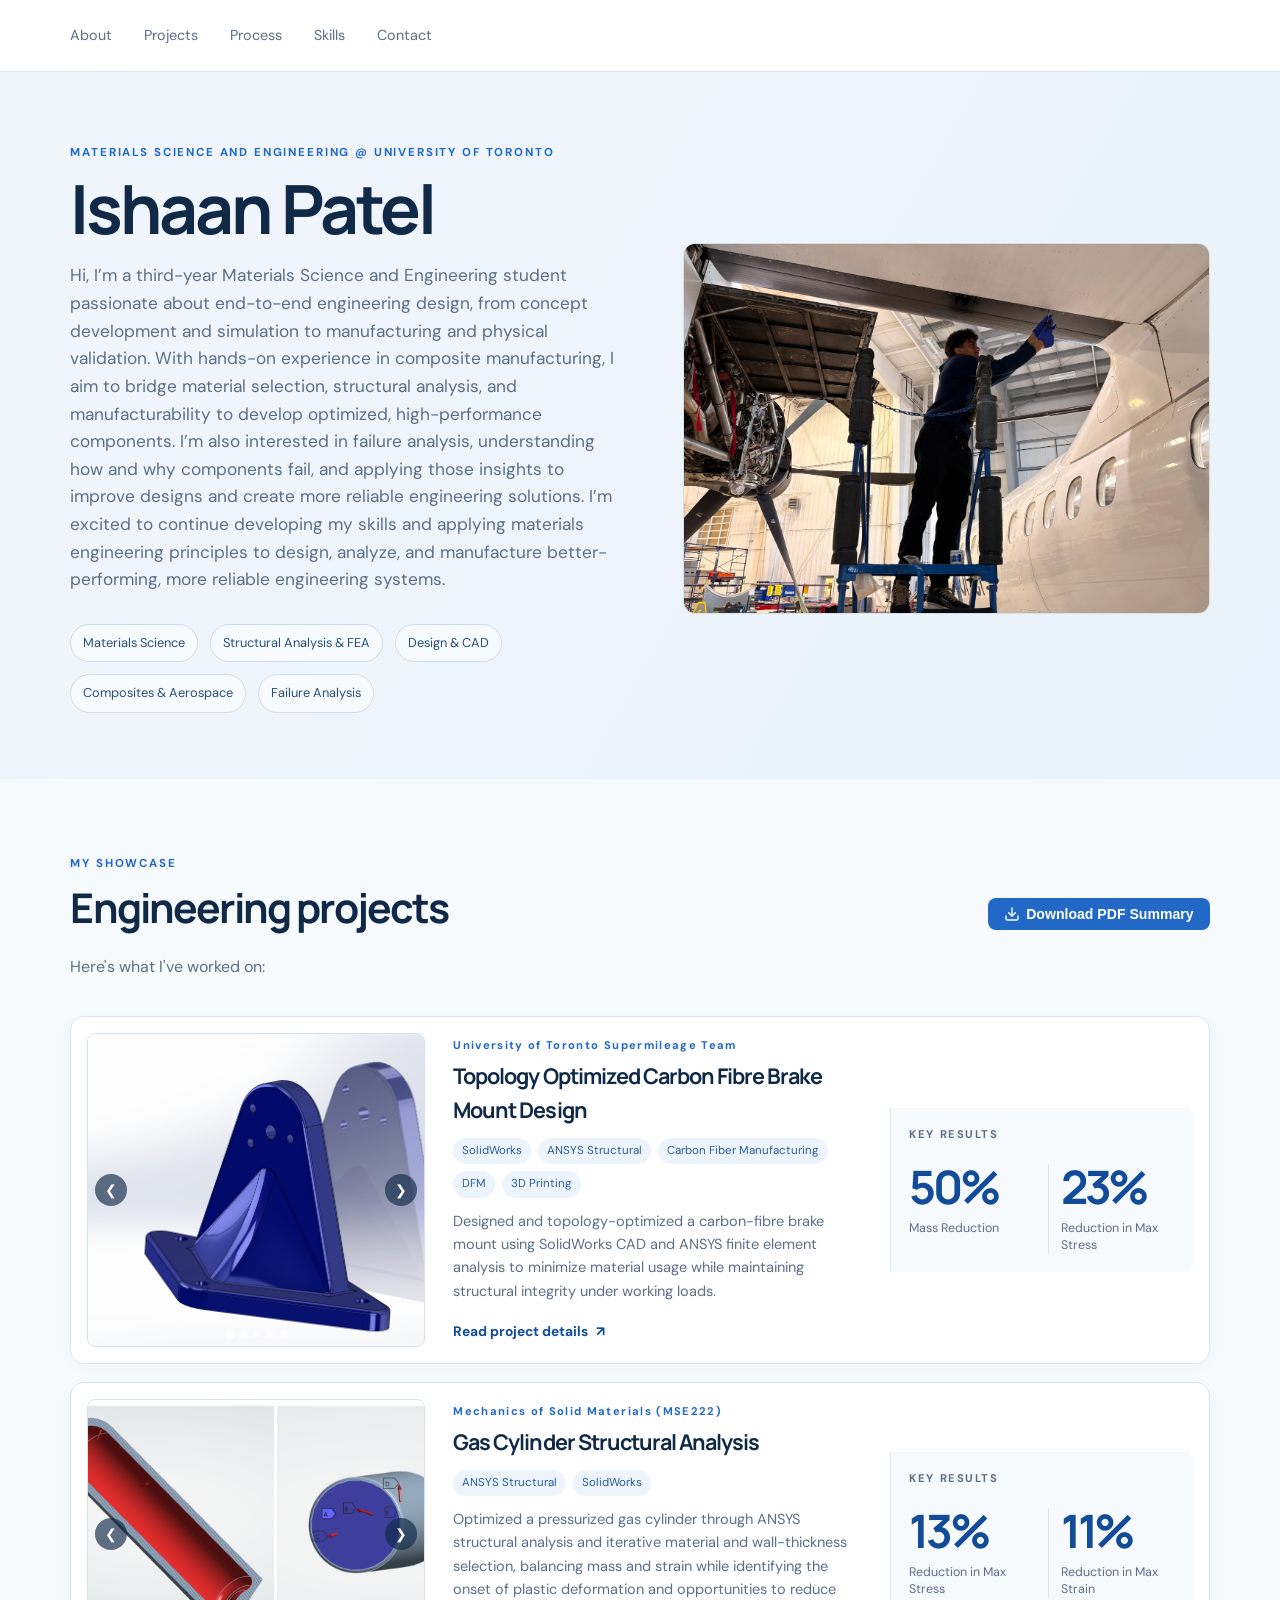
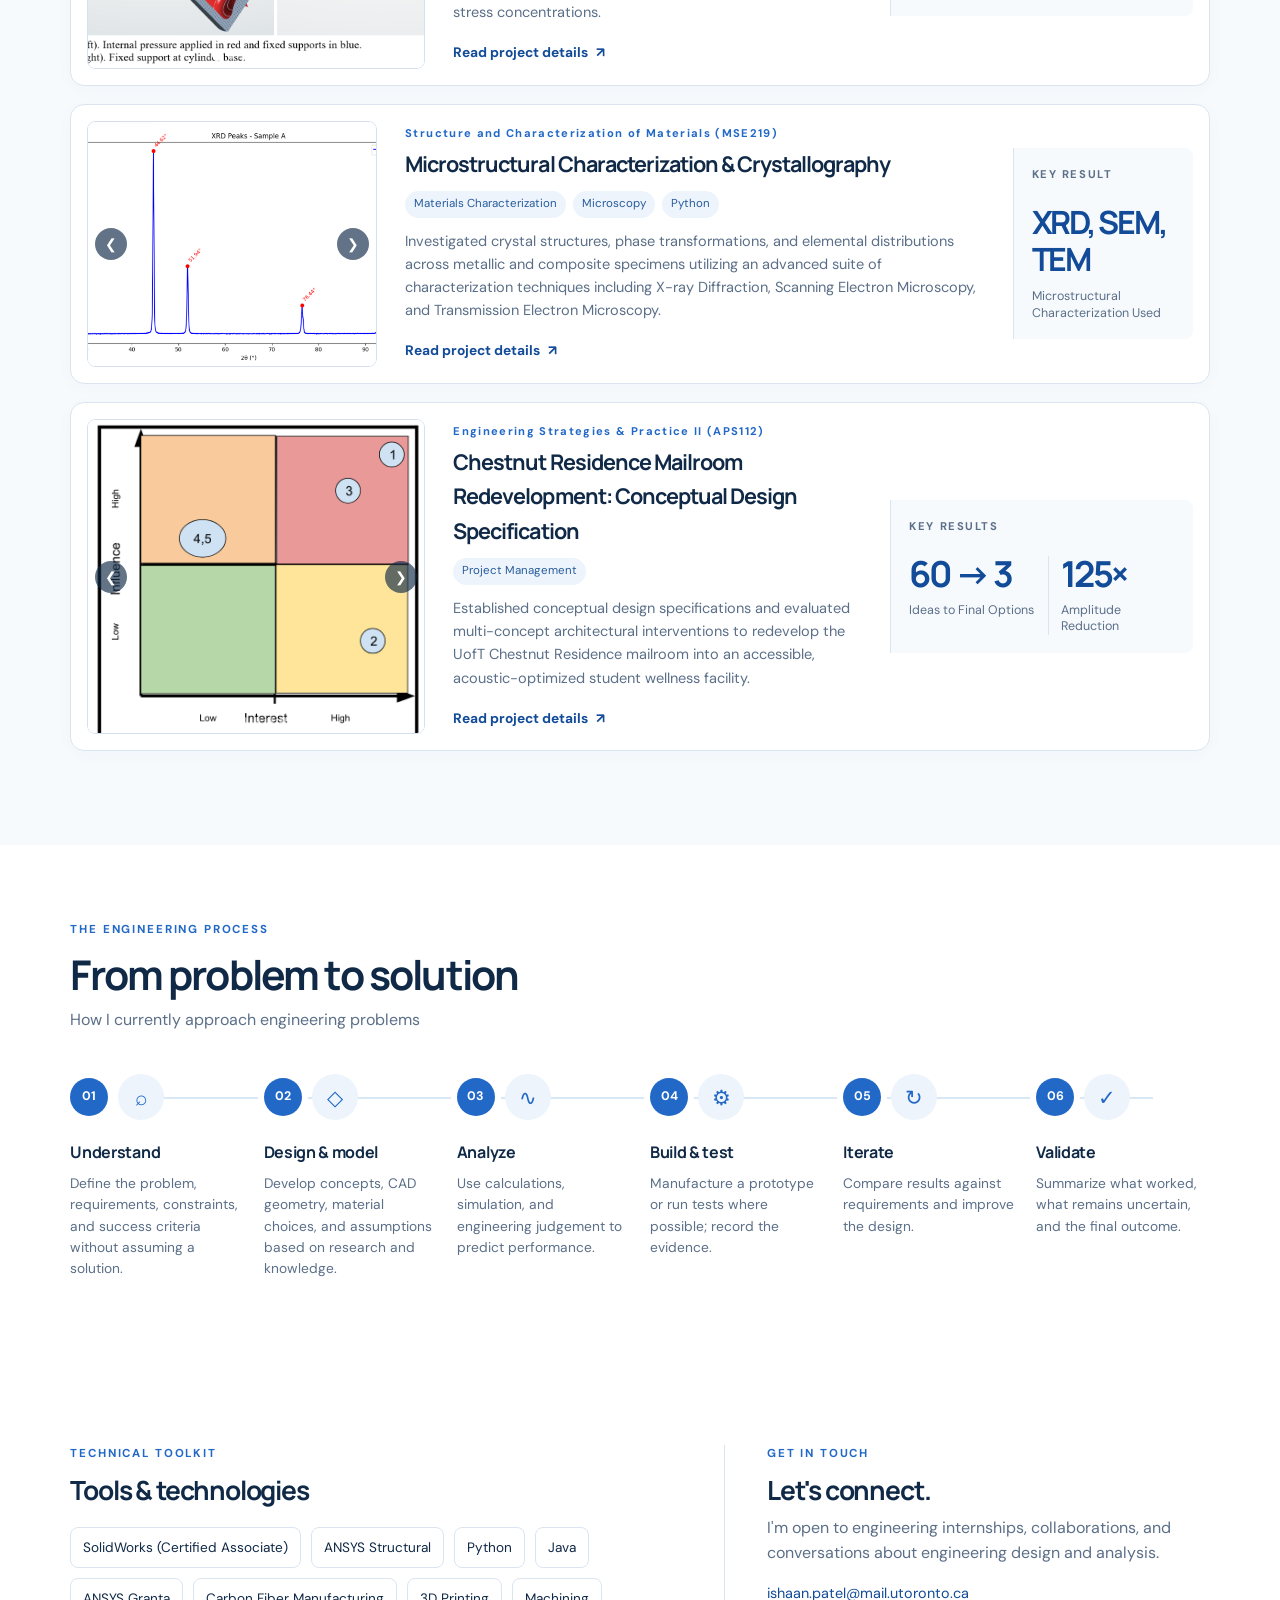
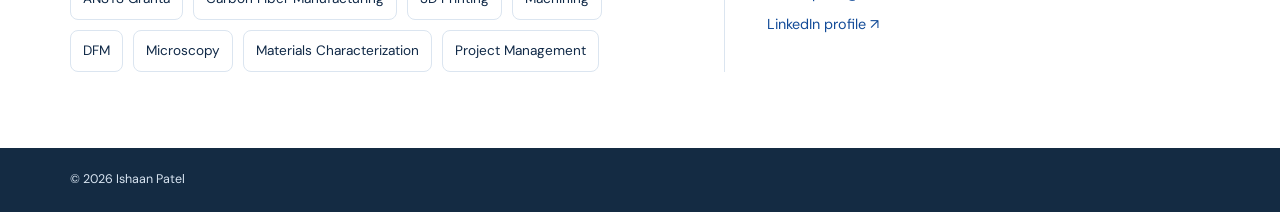
==== commit bc9bfbf2: "Add 'Python' tag to project details" ====
--- a/index.html
+++ b/index.html
@@ -227,7 +227,7 @@
         <div class="project-copy">
           <p class="project-number">Structure and Characterization of Materials (MSE219)</p>
           <h3>Microstructural Characterization & Crystallography</h3>
-          <div class="tags"><span>Materials Characterization</span><span>Microscopy</span></div>
+          <div class="tags"><span>Materials Characterization</span><span>Microscopy</span><span>Python</span></div>
           <p>Investigated crystal structures, phase transformations, and elemental distributions across metallic and composite specimens utilizing an advanced suite of characterization techniques including X-ray Diffraction, Scanning Electron Microscopy, and Transmission Electron Microscopy.</p>
           <button class="text-link open-modal-btn" data-modal="modal-project-4">Read project details <span aria-hidden="true">↗</span></button>
         </div>
@@ -296,7 +296,7 @@
           <p class="metric-label">Key results</p>
           <div class="metric-grid">
             <div class="metric"><strong style="white-space: nowrap; font-size: clamp(1.8rem, 2.8vw, 2.8rem);">60 &rarr; 3</strong><span>Ideas to Final Options</span></div>
-            <div class="metric"><strong style="white-space: nowrap; font-size: clamp(1.8rem, 2.8vw, 2.8rem);">125&times;</strong><span>Noise Amplitude Reduction</span></div>
+            <div class="metric"><strong style="white-space: nowrap; font-size: clamp(1.8rem, 2.8vw, 2.8rem);">125&times;</strong><span>Amplitude Reduction</span></div>
           </div>
         </div>
       </article>
@@ -457,7 +457,7 @@
         <button class="modal-close-btn" aria-label="Close modal">&times;</button>
         <p class="project-number">PROJECT 03 — DETAILED REPORT</p>
         <h2>Microstructural Characterization &amp; Crystallography</h2>
-        <div class="tags"><span>Materials Characterization</span><span>Microscopy</span></div>
+        <div class="tags"><span>Materials Characterization</span><span>Microscopy</span><span>Python</span></div>
         <hr class="modal-divider">
         
         <h3>Scope &amp; Overview</h3>
@@ -790,7 +790,7 @@
           <p class="project-code">Project 03 • Structure &amp; Characterization of Materials (MSE219)</p>
           <h2 class="project-title-text">Microstructural Characterization &amp; Crystallography</h2>
           <div class="tag-container">
-            <span class="tag">Materials Characterization</span><span class="tag">Microscopy</span>
+            <span class="tag">Materials Characterization</span><span class="tag">Microscopy</span><span class="tag">Python</span>
           </div>
         </div>
         <div class="metrics-summary-strip">
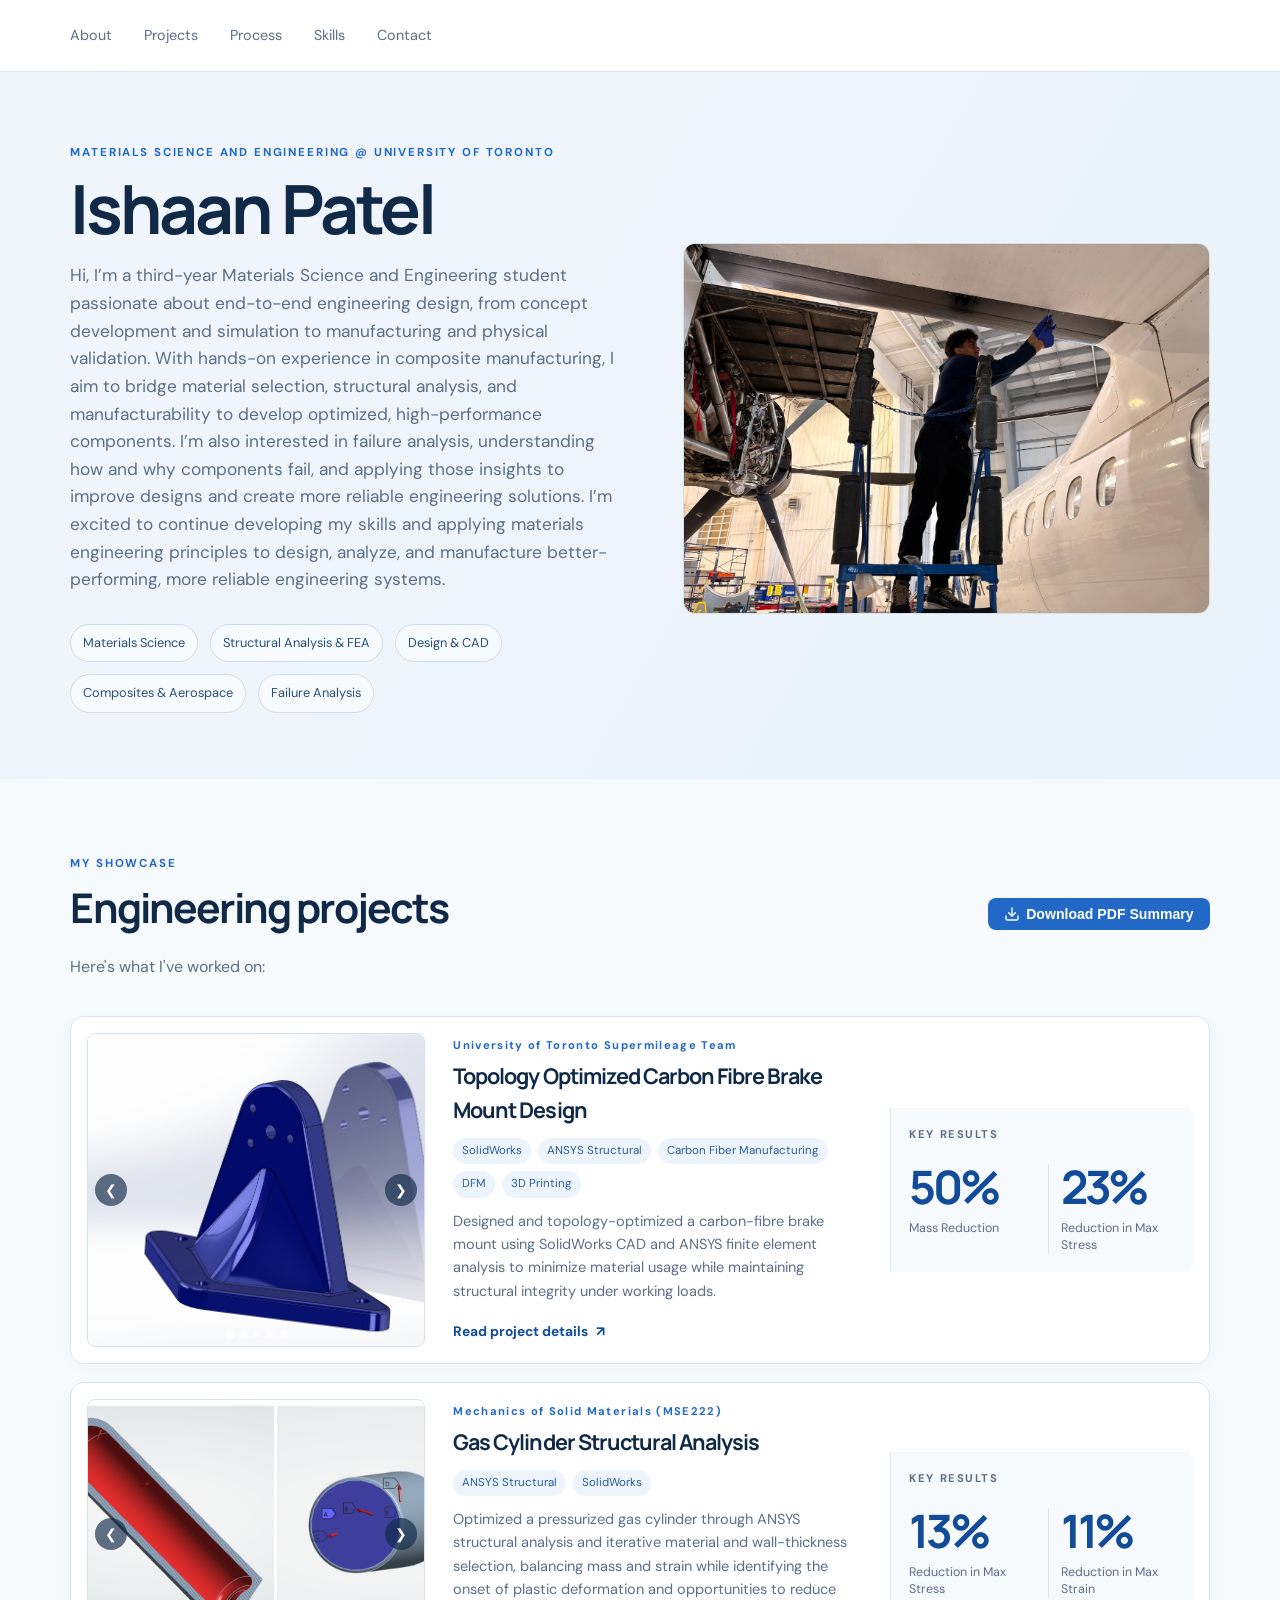
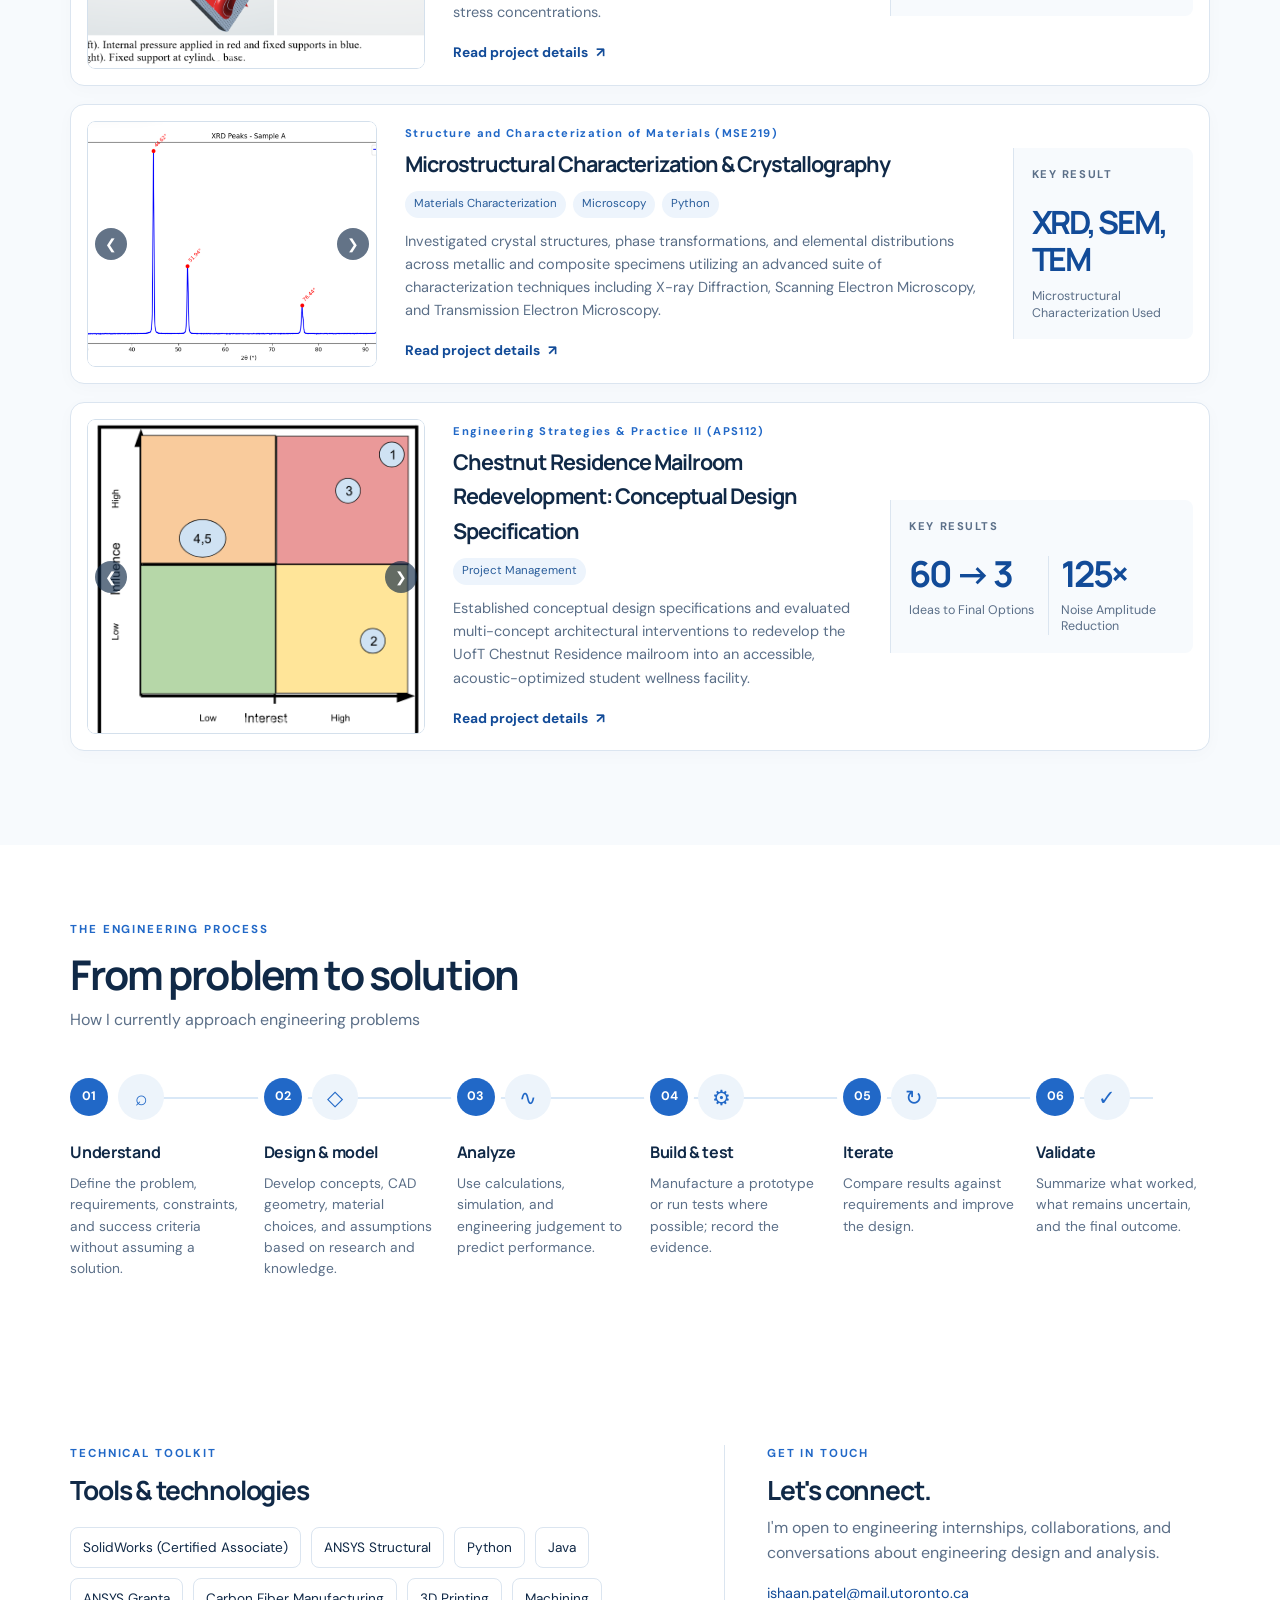
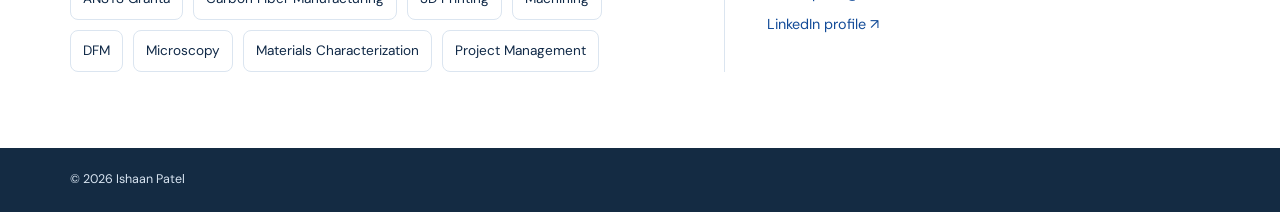
==== commit 29377424: "Update metric label for amplitude reduction" ====
--- a/index.html
+++ b/index.html
@@ -296,7 +296,7 @@
           <p class="metric-label">Key results</p>
           <div class="metric-grid">
             <div class="metric"><strong style="white-space: nowrap; font-size: clamp(1.8rem, 2.8vw, 2.8rem);">60 &rarr; 3</strong><span>Ideas to Final Options</span></div>
-            <div class="metric"><strong style="white-space: nowrap; font-size: clamp(1.8rem, 2.8vw, 2.8rem);">125&times;</strong><span>Amplitude Reduction</span></div>
+            <div class="metric"><strong style="white-space: nowrap; font-size: clamp(1.8rem, 2.8vw, 2.8rem);">125&times;</strong><span>Noise Amplitude Reduction</span></div>
           </div>
         </div>
       </article>
--- a/style.css
+++ b/style.css
@@ -701,4 +701,15 @@
     color: #5b6f88;
     border-top: 1px solid #dbe5f0;
   }
-}+}
+/* Fix Characterization Card layout on mobile/tablet */
+@media (max-width: 1050px) {
+  .project-card.project-characterization {
+    grid-template-columns: minmax(190px, .85fr) 1.15fr !important;
+  }
+}
+@media (max-width: 720px) {
+  .project-card.project-characterization {
+    grid-template-columns: 1fr !important;
+  }
+}
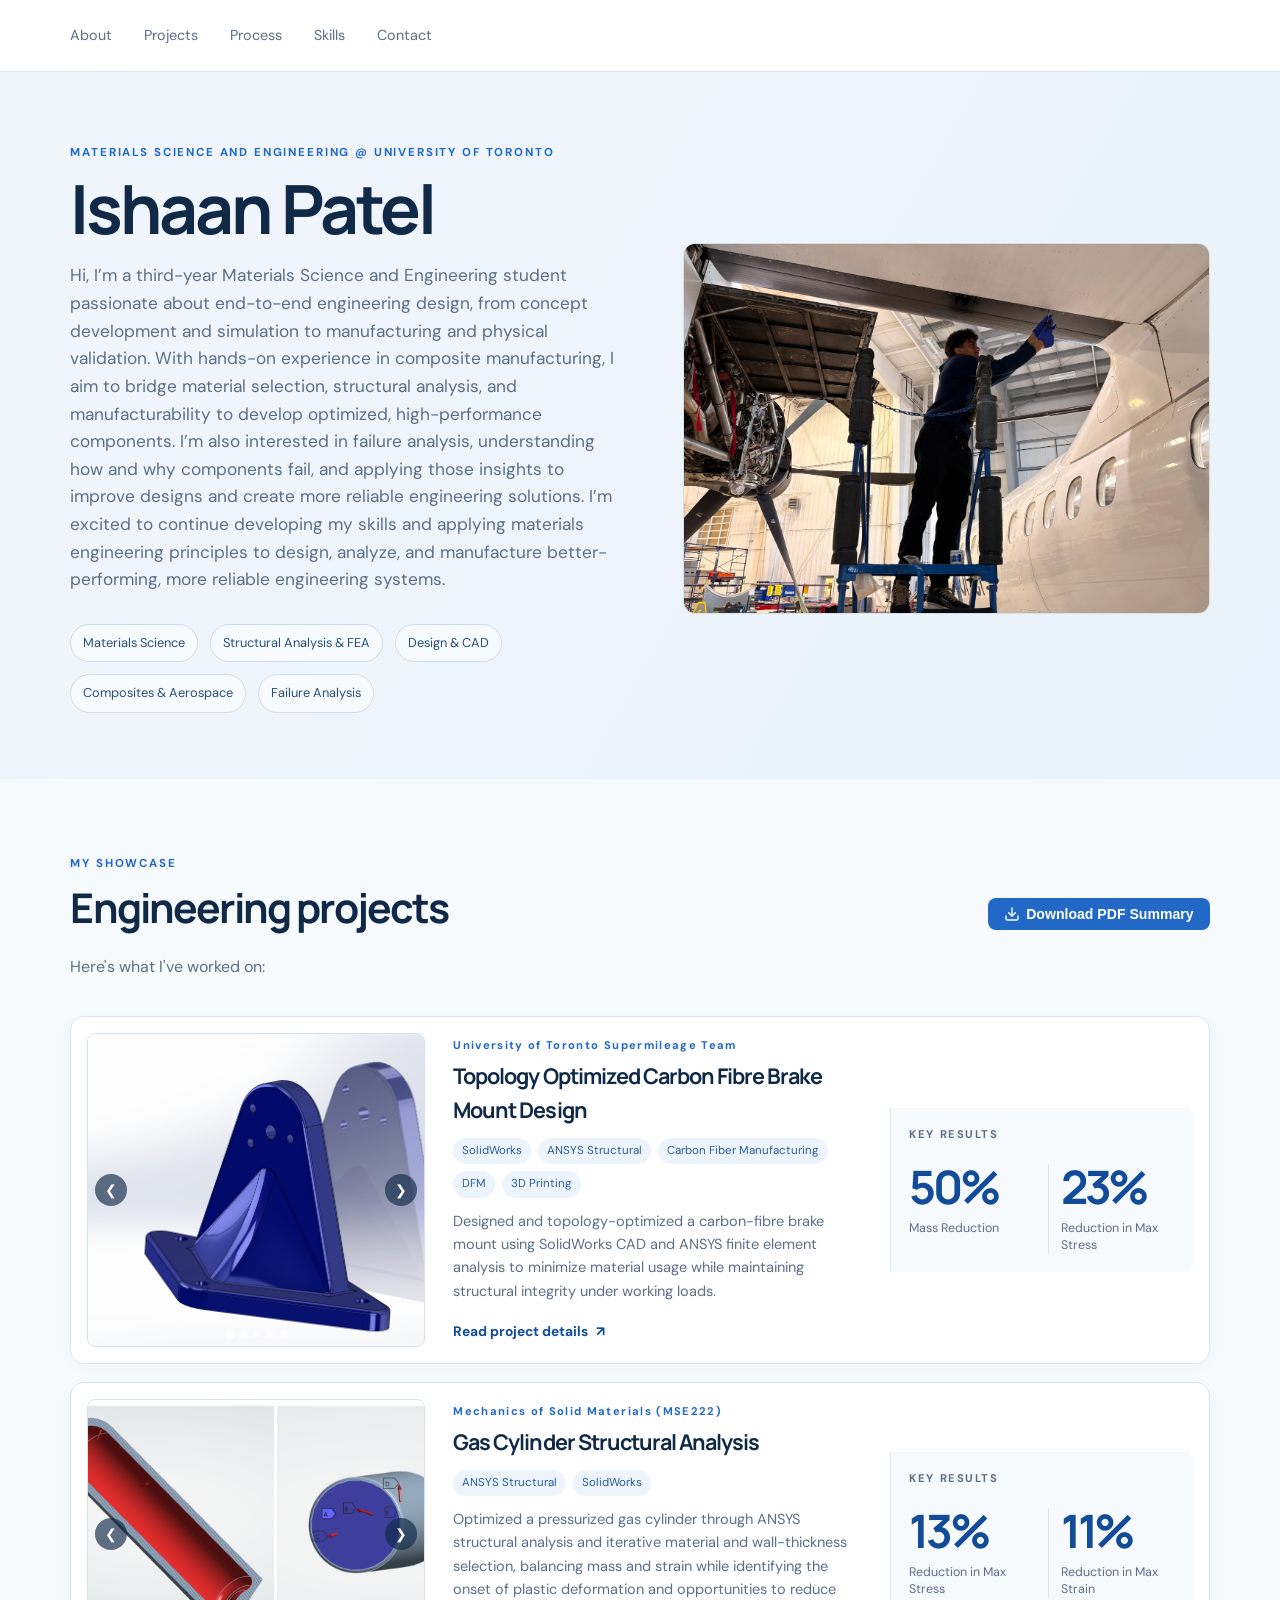
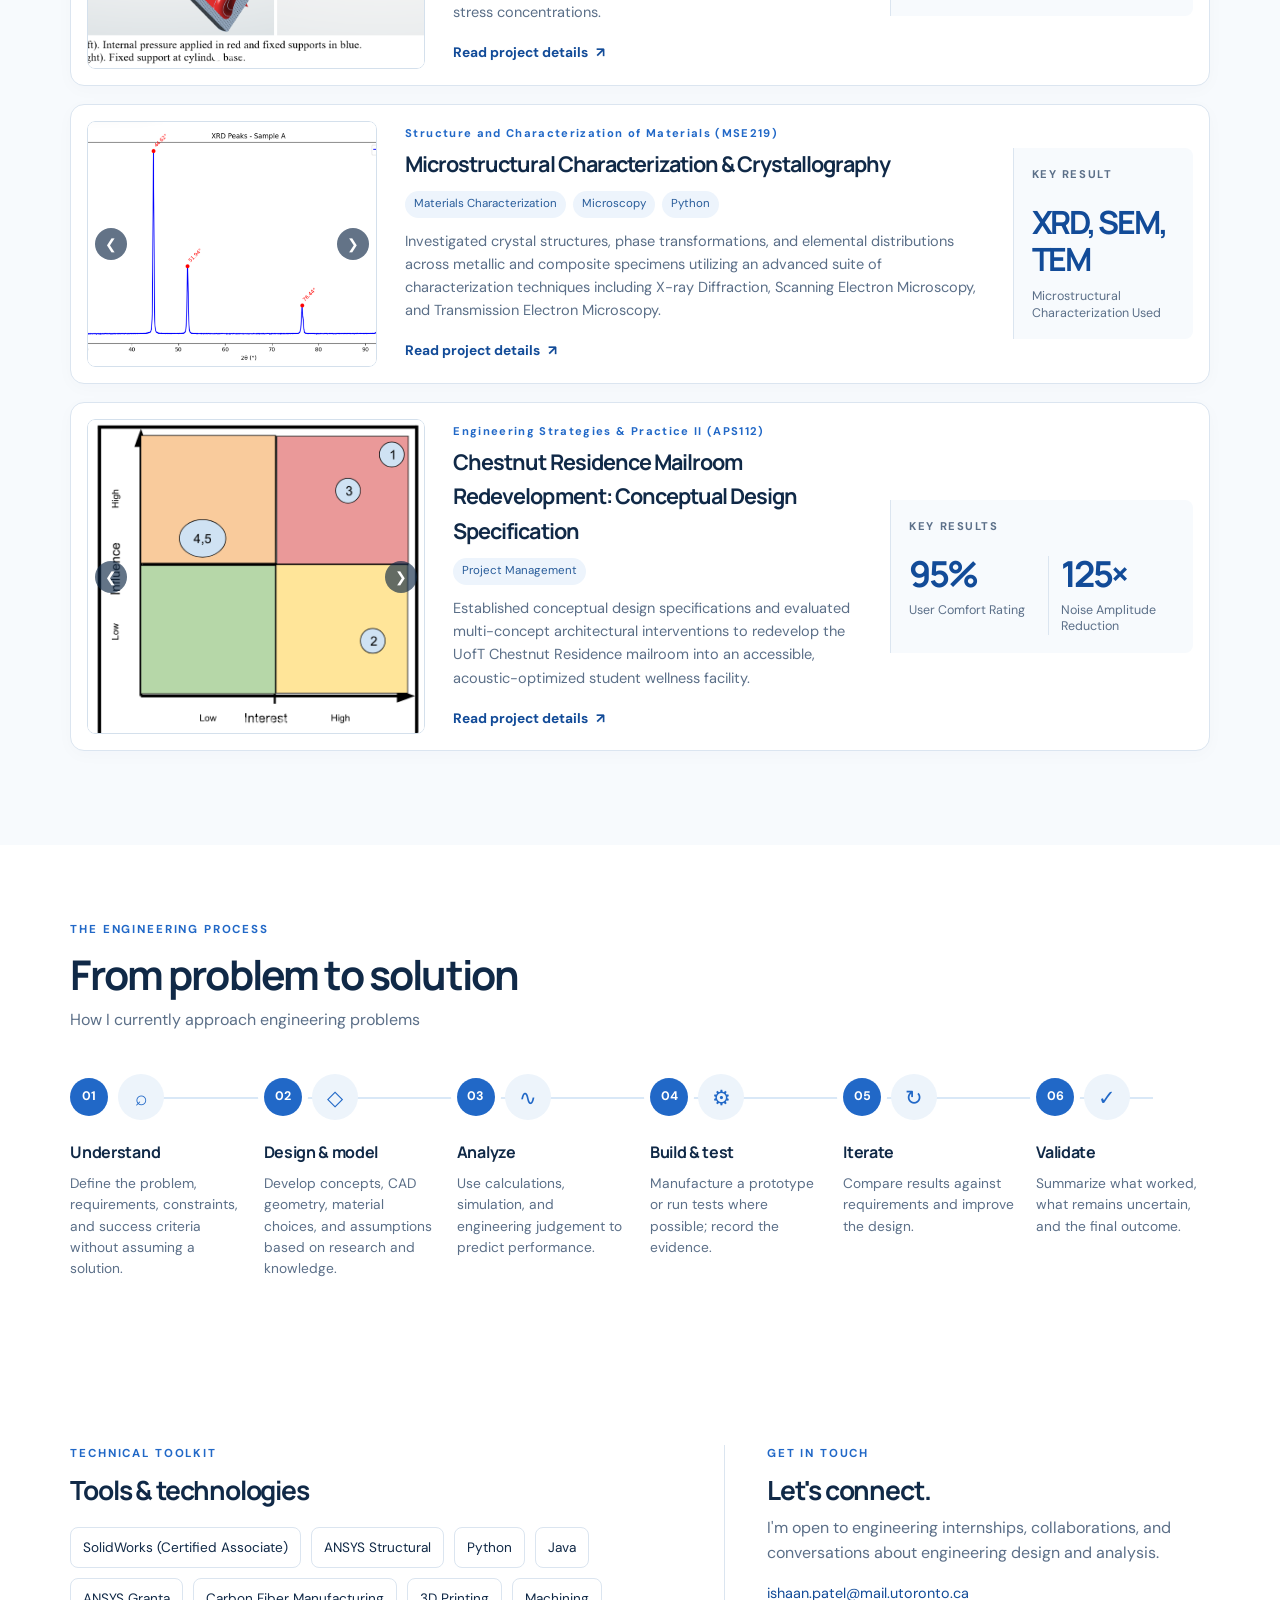
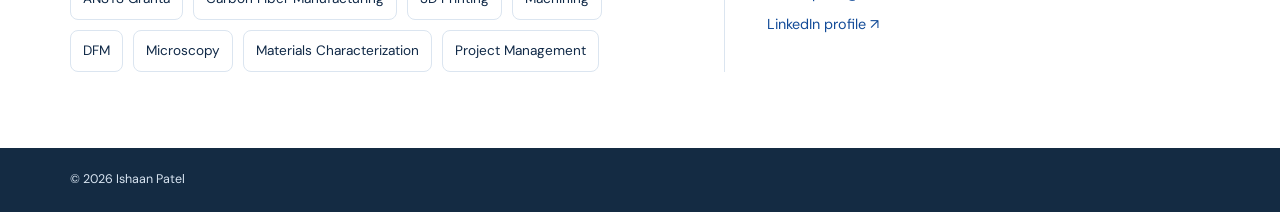
==== commit e1e17b4c: "Update user comfort rating in metrics section" ====
--- a/index.html
+++ b/index.html
@@ -295,7 +295,7 @@
         <div class="metrics">
           <p class="metric-label">Key results</p>
           <div class="metric-grid">
-            <div class="metric"><strong style="white-space: nowrap; font-size: clamp(1.8rem, 2.8vw, 2.8rem);">60 &rarr; 3</strong><span>Ideas to Final Options</span></div>
+            <div class="metric"><strong style="white-space: nowrap; font-size: clamp(1.8rem, 2.8vw, 2.8rem);">95%</strong><span>User Comfort Rating</span></div>
             <div class="metric"><strong style="white-space: nowrap; font-size: clamp(1.8rem, 2.8vw, 2.8rem);">125&times;</strong><span>Noise Amplitude Reduction</span></div>
           </div>
         </div>
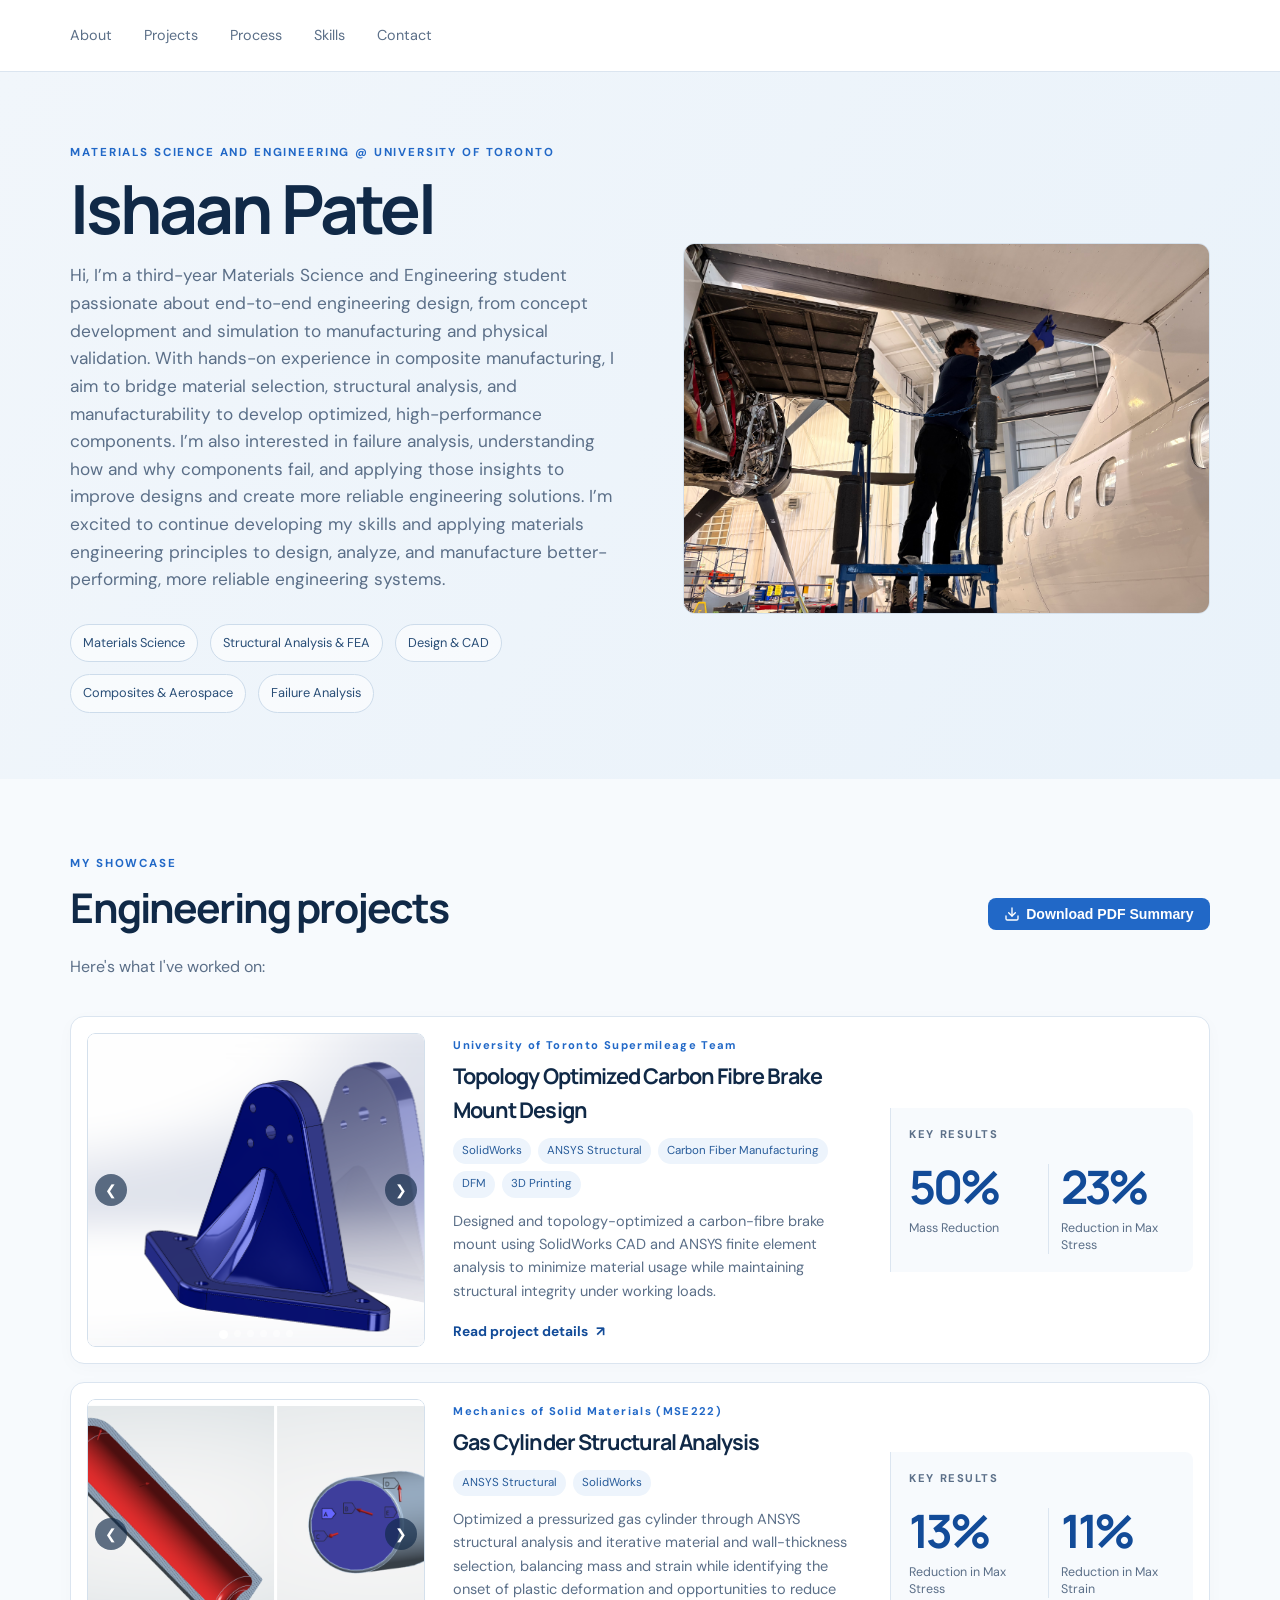
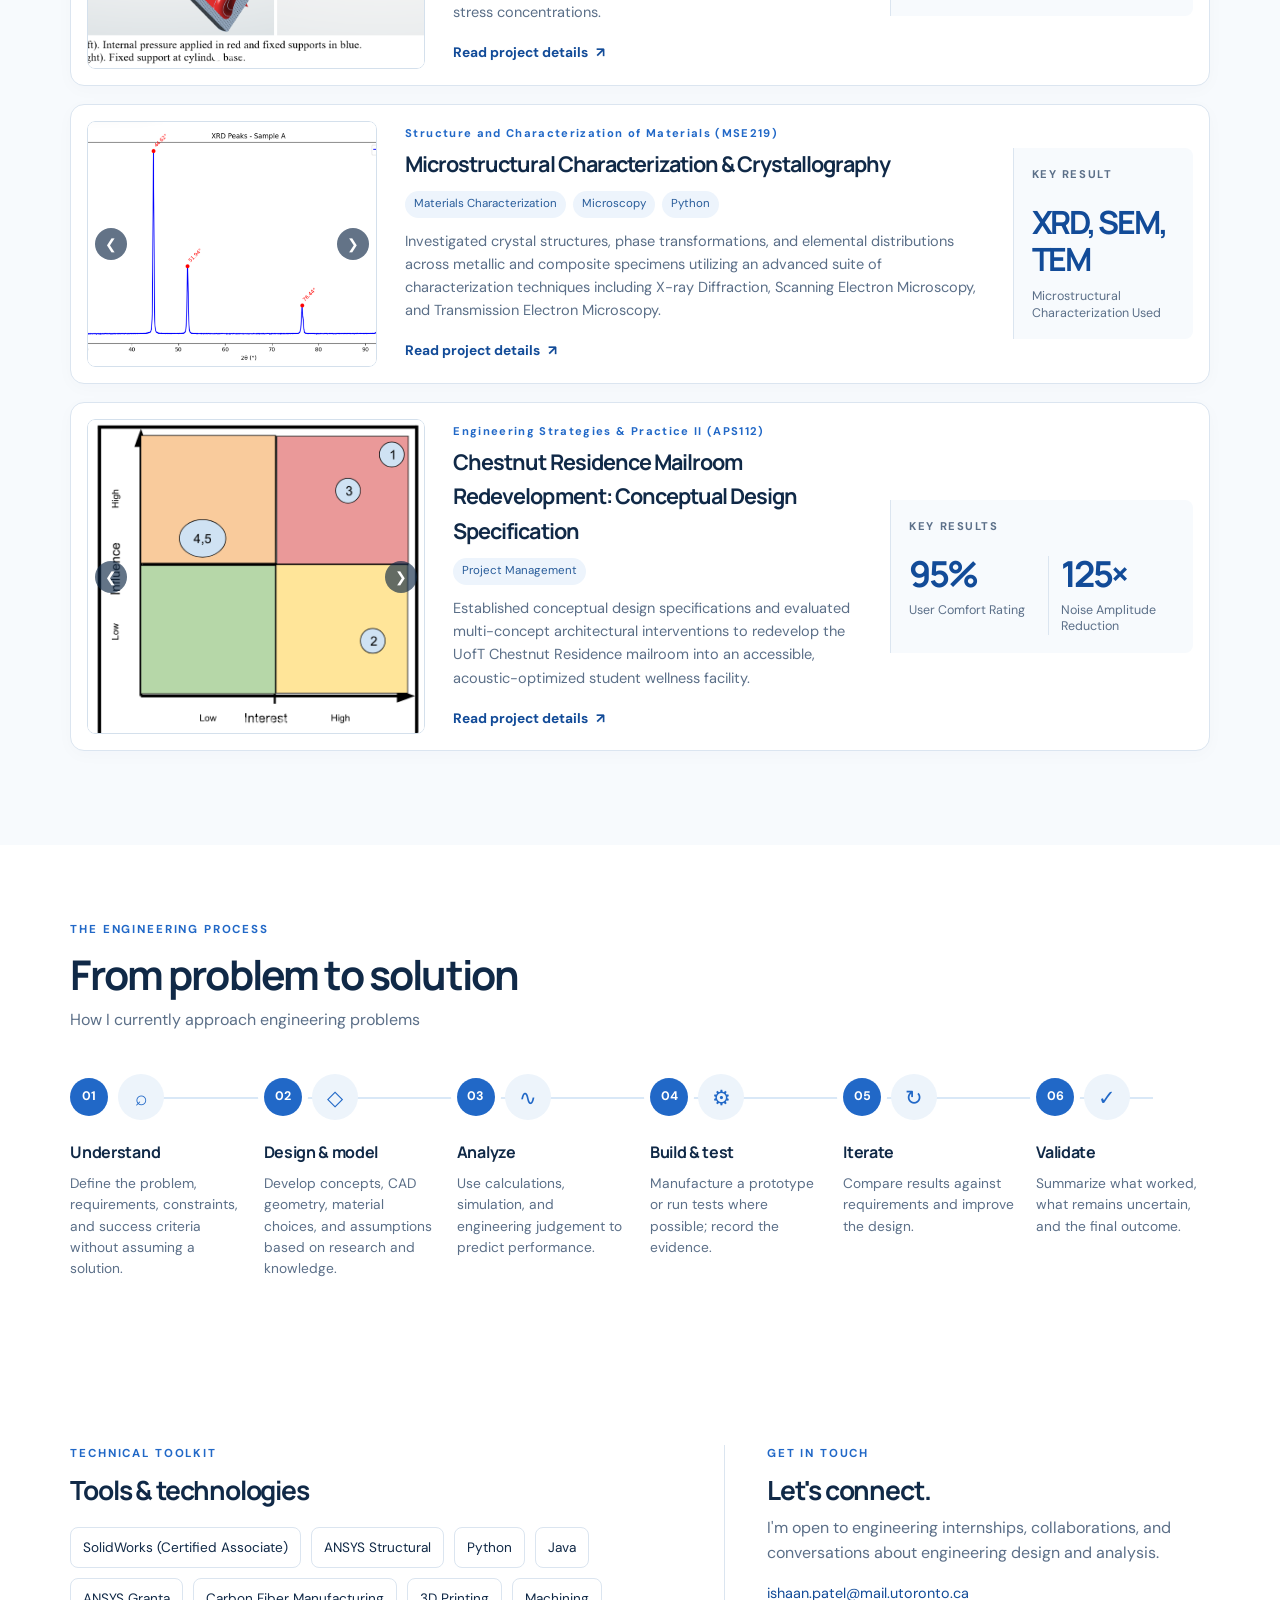
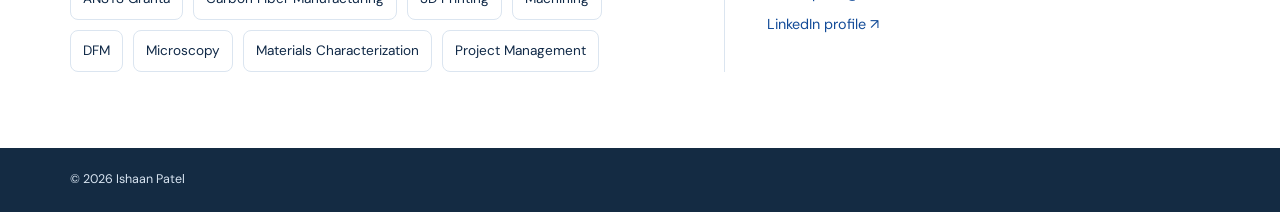
==== commit e3b739ee: "Enhance project description with density details Updated description of the manufactured part to inc" ====
--- a/index.html
+++ b/index.html
@@ -88,11 +88,18 @@
                 <span class="image-placeholder">Final Simulation<br><small>images/project-01-5.jpg</small></span>
               </div>
             </div>
+            <div class="carousel-slide">
+              <div class="project-image image-frame">
+                <img src="./Images/mount-iso.jpeg" alt="Final Manufactured Part" class="lightbox-trigger" onerror="this.style.display='none'; this.parentElement.classList.add('placeholder');">
+                <span class="image-placeholder">Final Manufactured Part<br><small>images/project-01-5.jpg</small></span>
+              </div>
+            </div>
           </div>
           <button class="carousel-btn prev" aria-label="Previous Slide">❮</button>
           <button class="carousel-btn next" aria-label="Next Slide">❯</button>
           <div class="carousel-dots">
             <span class="dot active"></span>
+            <span class="dot"></span>
             <span class="dot"></span>
             <span class="dot"></span>
             <span class="dot"></span>
@@ -363,6 +370,15 @@
             <div>
               <h4>Final Validation</h4>
               <p>Verified a 50% mass reduction and 23% lower peak stress under identical load conditions.</p>
+            </div>
+          </div>
+
+          <div class="workflow-step">
+            <span class="workflow-num">06</span>
+            <img src="./Images/mount-iso.jpeg" alt="Final Manufactured Part" class="workflow-thumb lightbox-trigger">
+            <div>
+              <h4>Final Validation</h4>
+              <p>Manufactured part through carbon fiber forging using 3D-printed molds, achieving 1.4 g/cm<sup>3</sup> verified through resin burn off test.</p>
             </div>
           </div>
         </div>
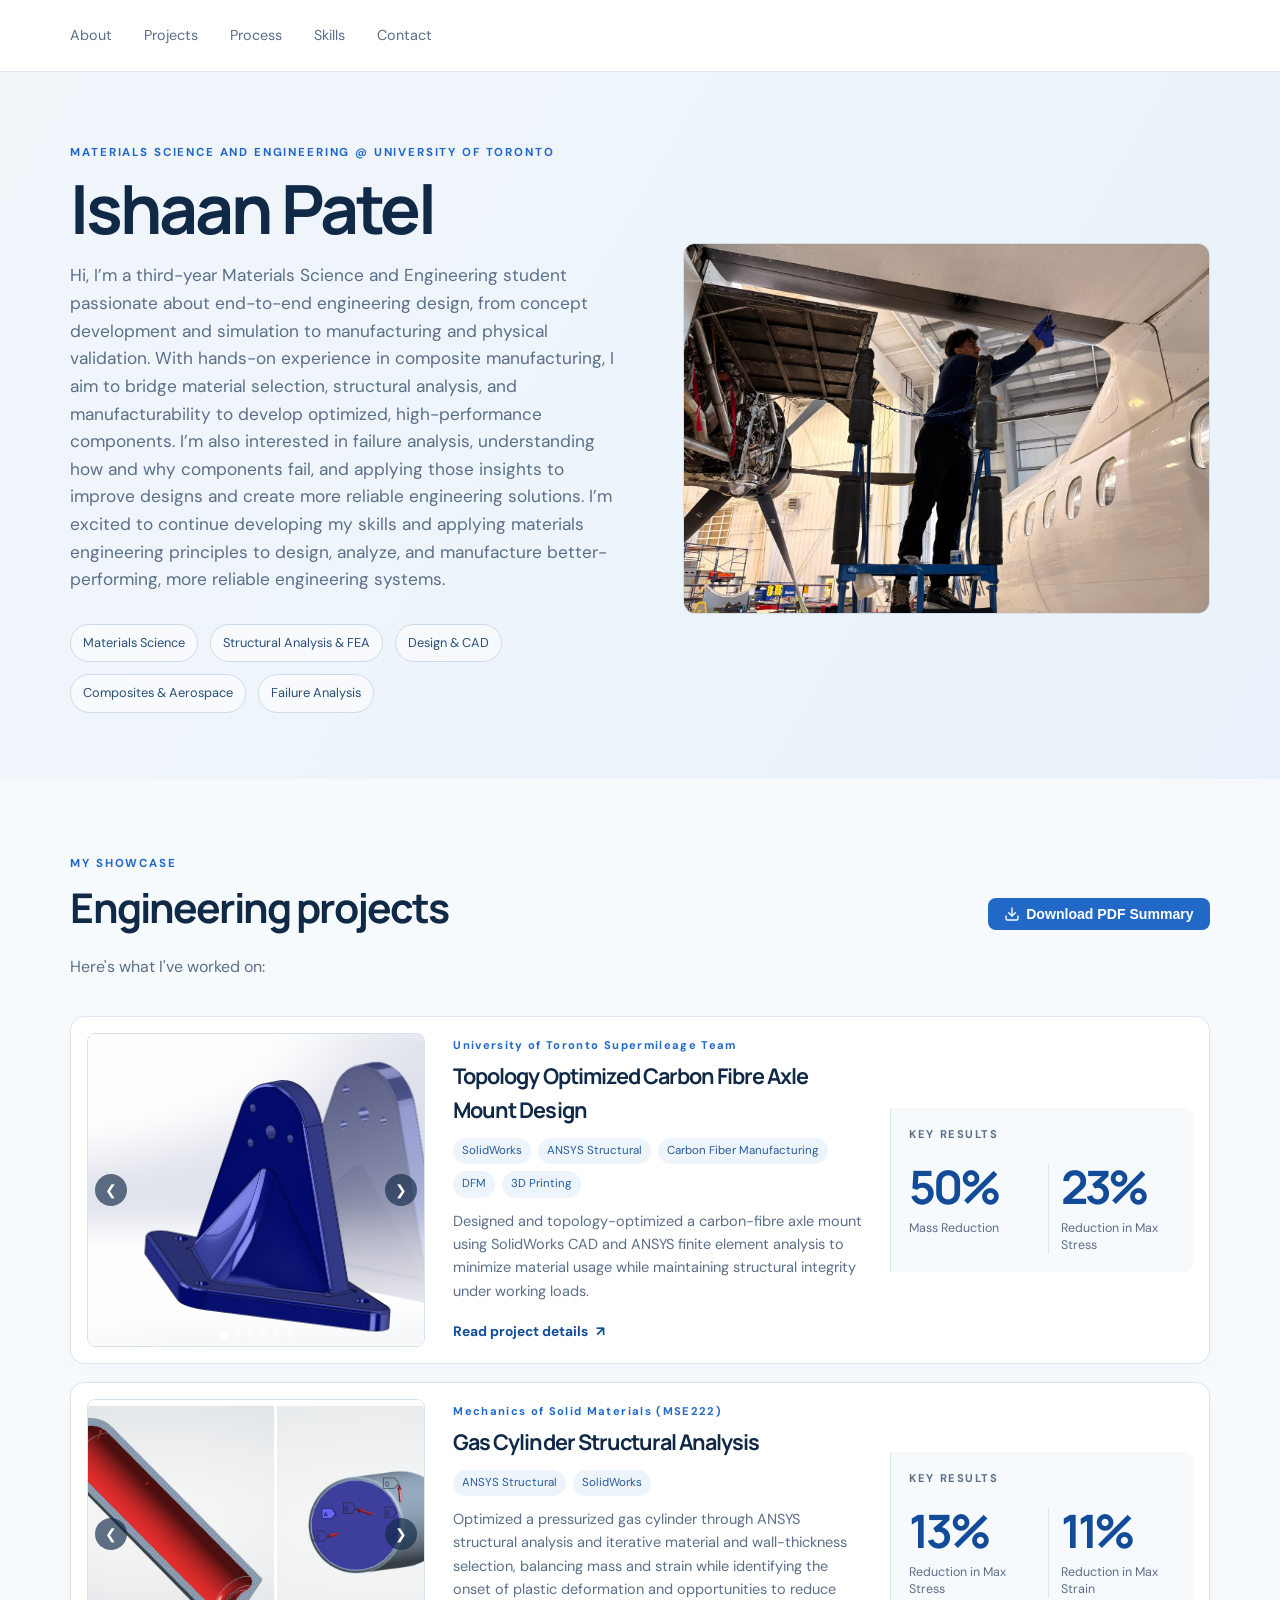
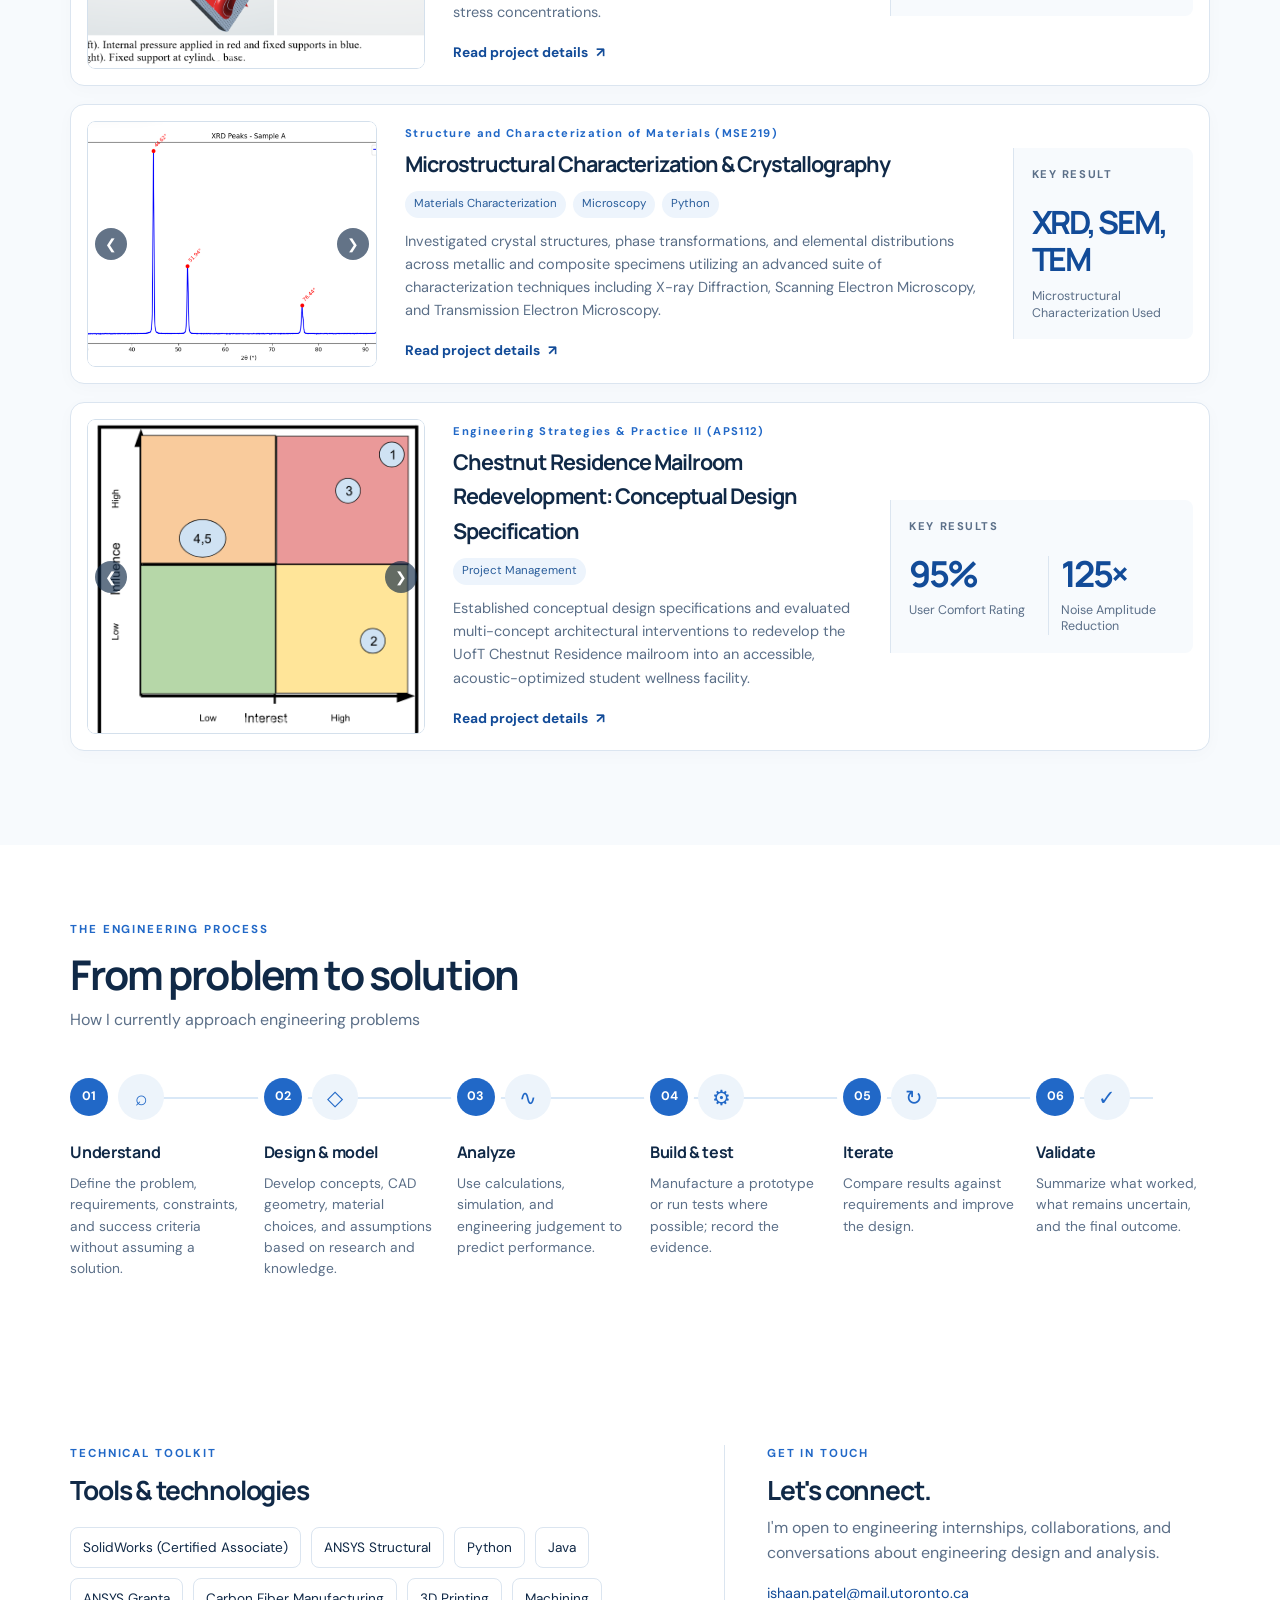
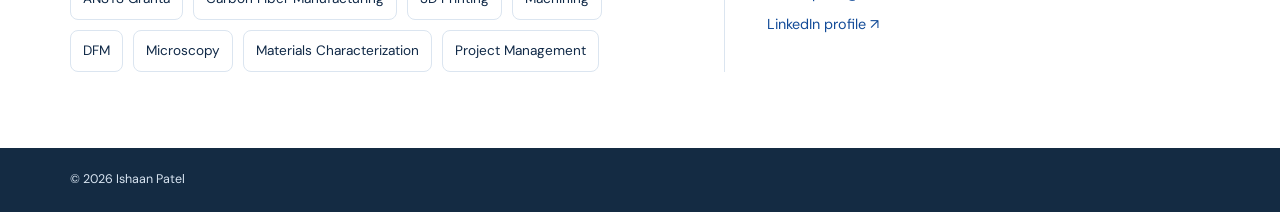
==== commit 612e00e9: "Change 'Brake Mount' to 'Axle Mount' in index.html Updated references from 'Brake Mount' to 'Axle Mo" ====
--- a/index.html
+++ b/index.html
@@ -60,13 +60,13 @@
           <div class="carousel-track">
             <div class="carousel-slide active">
               <div class="project-image image-frame">
-                <img src="./Images/initial_brakemount.png" alt="Initial Brake Mount" class="lightbox-trigger" onerror="this.style.display='none'; this.parentElement.classList.add('placeholder');">
-                <span class="image-placeholder">Initial Brake Mount<br><small>images/project-01.jpg</small></span>
-              </div>
-            </div>
-            <div class="carousel-slide">
-              <div class="project-image image-frame">
-                <img src="./Images/initial_brakemount_sim.png" alt="Initial Brake Mount Simulation" class="lightbox-trigger" onerror="this.style.display='none'; this.parentElement.classList.add('placeholder');">
+                <img src="./Images/initial_brakemount.png" alt="Initial Mount" class="lightbox-trigger" onerror="this.style.display='none'; this.parentElement.classList.add('placeholder');">
+                <span class="image-placeholder">Initial Axle Mount<br><small>images/project-01.jpg</small></span>
+              </div>
+            </div>
+            <div class="carousel-slide">
+              <div class="project-image image-frame">
+                <img src="./Images/initial_brakemount_sim.png" alt="Initial Axle Mount Simulation" class="lightbox-trigger" onerror="this.style.display='none'; this.parentElement.classList.add('placeholder');">
                 <span class="image-placeholder">FEA Stress Map<br><small>images/project-01-2.jpg</small></span>
               </div>
             </div>
@@ -78,13 +78,13 @@
             </div>
             <div class="carousel-slide">
               <div class="project-image image-frame">
-                <img src="./Images/final_brakemount.png" alt="Final Brake Mount" class="lightbox-trigger" onerror="this.style.display='none'; this.parentElement.classList.add('placeholder');">
-                <span class="image-placeholder">Final Brake Mount<br><small>images/project-01-4.jpg</small></span>
-              </div>
-            </div>
-            <div class="carousel-slide">
-              <div class="project-image image-frame">
-                <img src="./Images/final_brakemount_sim.png" alt="Final Brake Mount Simulation" class="lightbox-trigger" onerror="this.style.display='none'; this.parentElement.classList.add('placeholder');">
+                <img src="./Images/final_brakemount.png" alt="Final Axle Mount" class="lightbox-trigger" onerror="this.style.display='none'; this.parentElement.classList.add('placeholder');">
+                <span class="image-placeholder">Final Axle Mount<br><small>images/project-01-4.jpg</small></span>
+              </div>
+            </div>
+            <div class="carousel-slide">
+              <div class="project-image image-frame">
+                <img src="./Images/final_brakemount_sim.png" alt="Final Axle Mount Simulation" class="lightbox-trigger" onerror="this.style.display='none'; this.parentElement.classList.add('placeholder');">
                 <span class="image-placeholder">Final Simulation<br><small>images/project-01-5.jpg</small></span>
               </div>
             </div>
@@ -109,9 +109,9 @@
 
         <div class="project-copy">
           <p class="project-number">University of Toronto Supermileage Team</p>
-          <h3>Topology Optimized Carbon Fibre Brake Mount Design</h3>
+          <h3>Topology Optimized Carbon Fibre Axle Mount Design</h3>
           <div class="tags"><span>SolidWorks</span><span>ANSYS Structural</span><span>Carbon Fiber Manufacturing</span><span>DFM</span><span>3D Printing</span></div>
-          <p>Designed and topology-optimized a carbon-fibre brake mount using SolidWorks CAD and ANSYS finite element analysis to minimize material usage while maintaining structural integrity under working loads.</p>
+          <p>Designed and topology-optimized a carbon-fibre axle mount using SolidWorks CAD and ANSYS finite element analysis to minimize material usage while maintaining structural integrity under working loads.</p>
           <button class="text-link open-modal-btn" data-modal="modal-project-1">Read project details <span aria-hidden="true">↗</span></button>
         </div>
         <div class="metrics">
@@ -314,15 +314,15 @@
       <div class="modal-content">
         <button class="modal-close-btn" aria-label="Close modal">&times;</button>
         <p class="project-number">PROJECT 01 — DETAILED REPORT</p>
-        <h2>Topology Optimized Carbon Fibre Brake Mount Design</h2>
+        <h2>Topology Optimized Carbon Fibre Axle Mount Design</h2>
         <div class="tags"><span>SolidWorks</span><span>ANSYS Structural</span><span>Carbon Fiber Manufacturing</span><span>DFM</span><span>3D Printing</span></div>
         <hr class="modal-divider">
         
         <h3>Problem Statement</h3>
-        <p>The previous year’s brake mount design exhibited excessive mass and stress concentrations under a combined 343 N per-wheel load (derived from vehicle weight distribution and braking forces). Additionally, the geometry had to strictly adhere to the manufacturing constraints of mold-based carbon-fibre forging.</p>
+        <p>The previous year’s axle mount design exhibited excessive mass and stress concentrations under a combined 343 N per-wheel load (derived from vehicle weight distribution and braking forces). Additionally, the geometry had to strictly adhere to the manufacturing constraints of mold-based carbon-fibre forging.</p>
         
         <h3>Objective</h3>
-        <p>Design and optimize a lightweight carbon-fibre brake mount that reduces overall mass and lowers maximum von Mises stress compared to the legacy design, while ensuring full compatibility with 3D-printed carbon forging mold manufacturing processes.</p>
+        <p>Design and optimize a lightweight carbon-fibre axle mount that reduces overall mass and lowers maximum von Mises stress compared to the legacy design, while ensuring full compatibility with 3D-printed carbon forging mold manufacturing processes.</p>
 
         <h3>Visual Design Workflow</h3>
         <p>The project followed a 5-step iterative workflow from legacy baseline to final validated component:</p>
@@ -330,7 +330,7 @@
         <div class="workflow-grid">
           <div class="workflow-step">
             <span class="workflow-num">01</span>
-            <img src="./Images/initial_brakemount.png" alt="Initial Brake Mount" class="workflow-thumb lightbox-trigger">
+            <img src="./Images/initial_brakemount.png" alt="Initial Axle Mount" class="workflow-thumb lightbox-trigger">
             <div>
               <h4>Initial Baseline CAD</h4>
               <p>Modeled baseline geometry in SolidWorks using researched low stress geometries to establish mounting interfaces and manufacturing constraints.</p>
